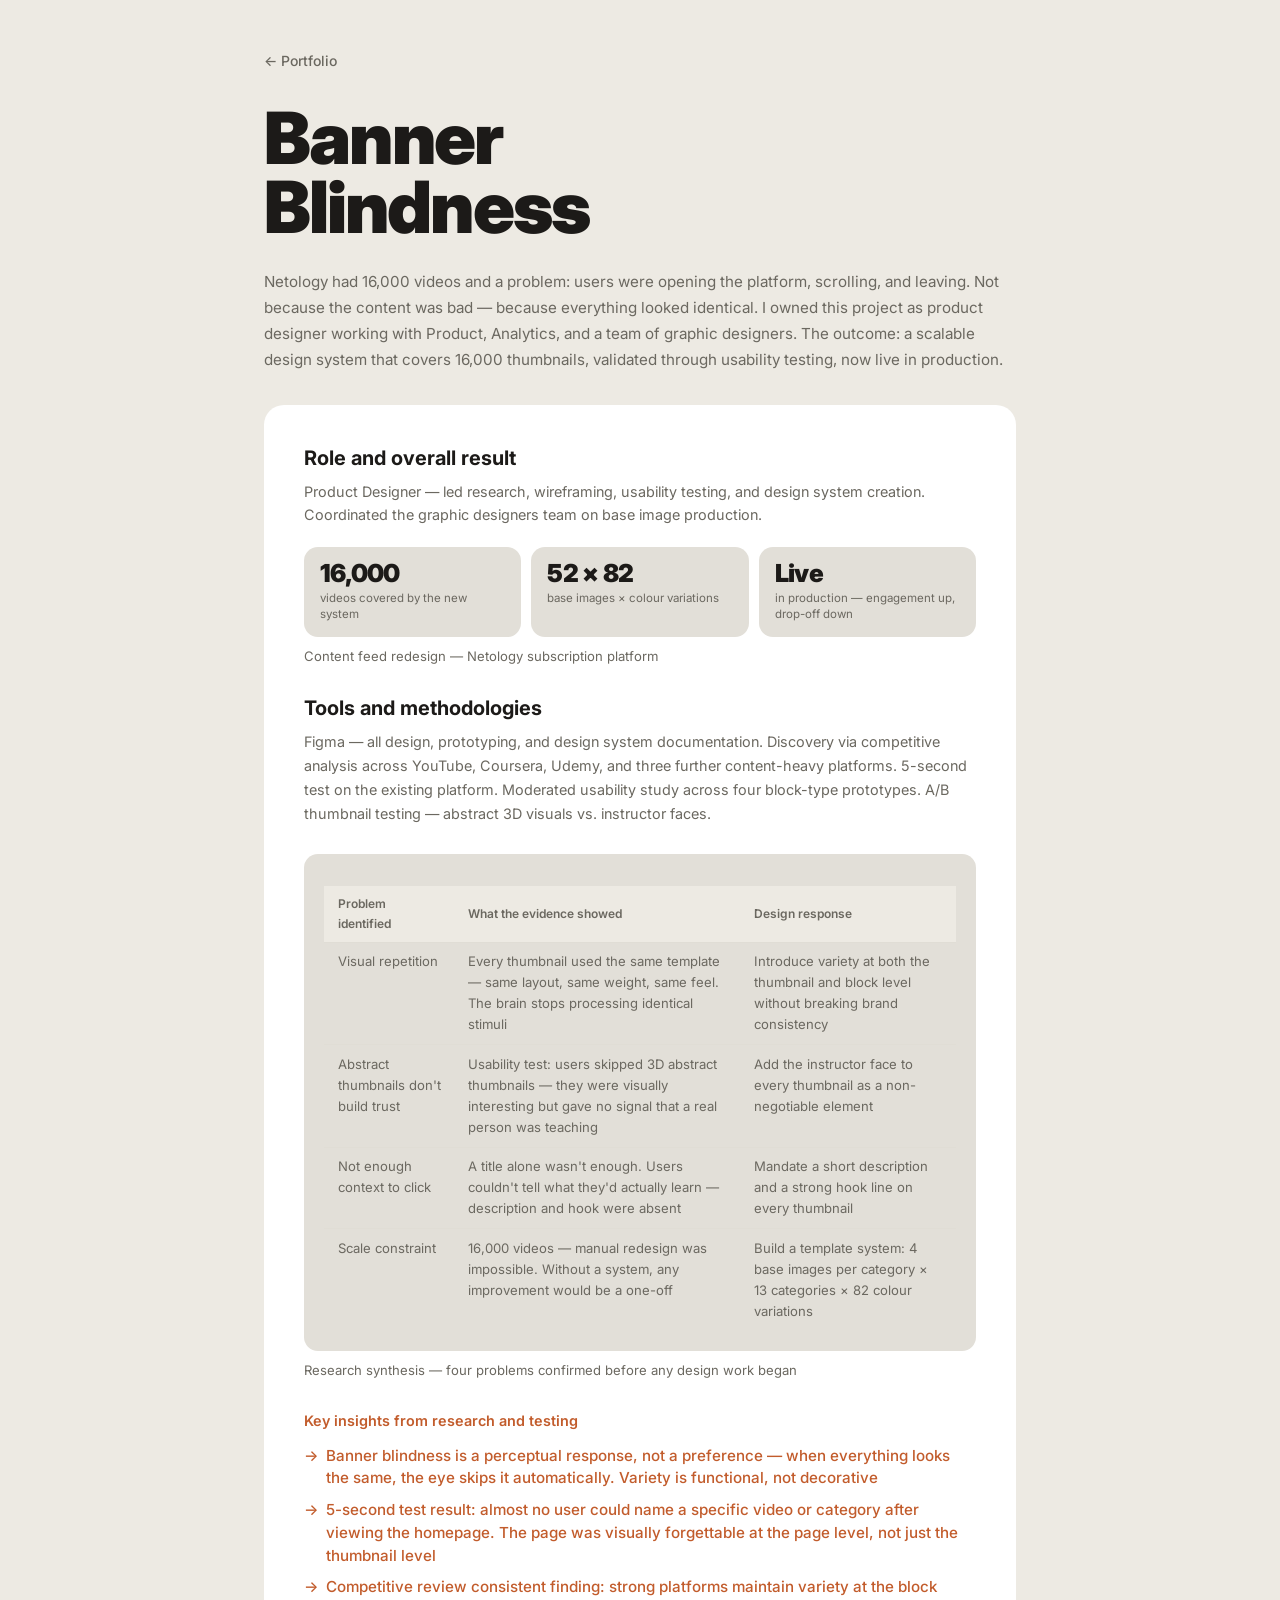
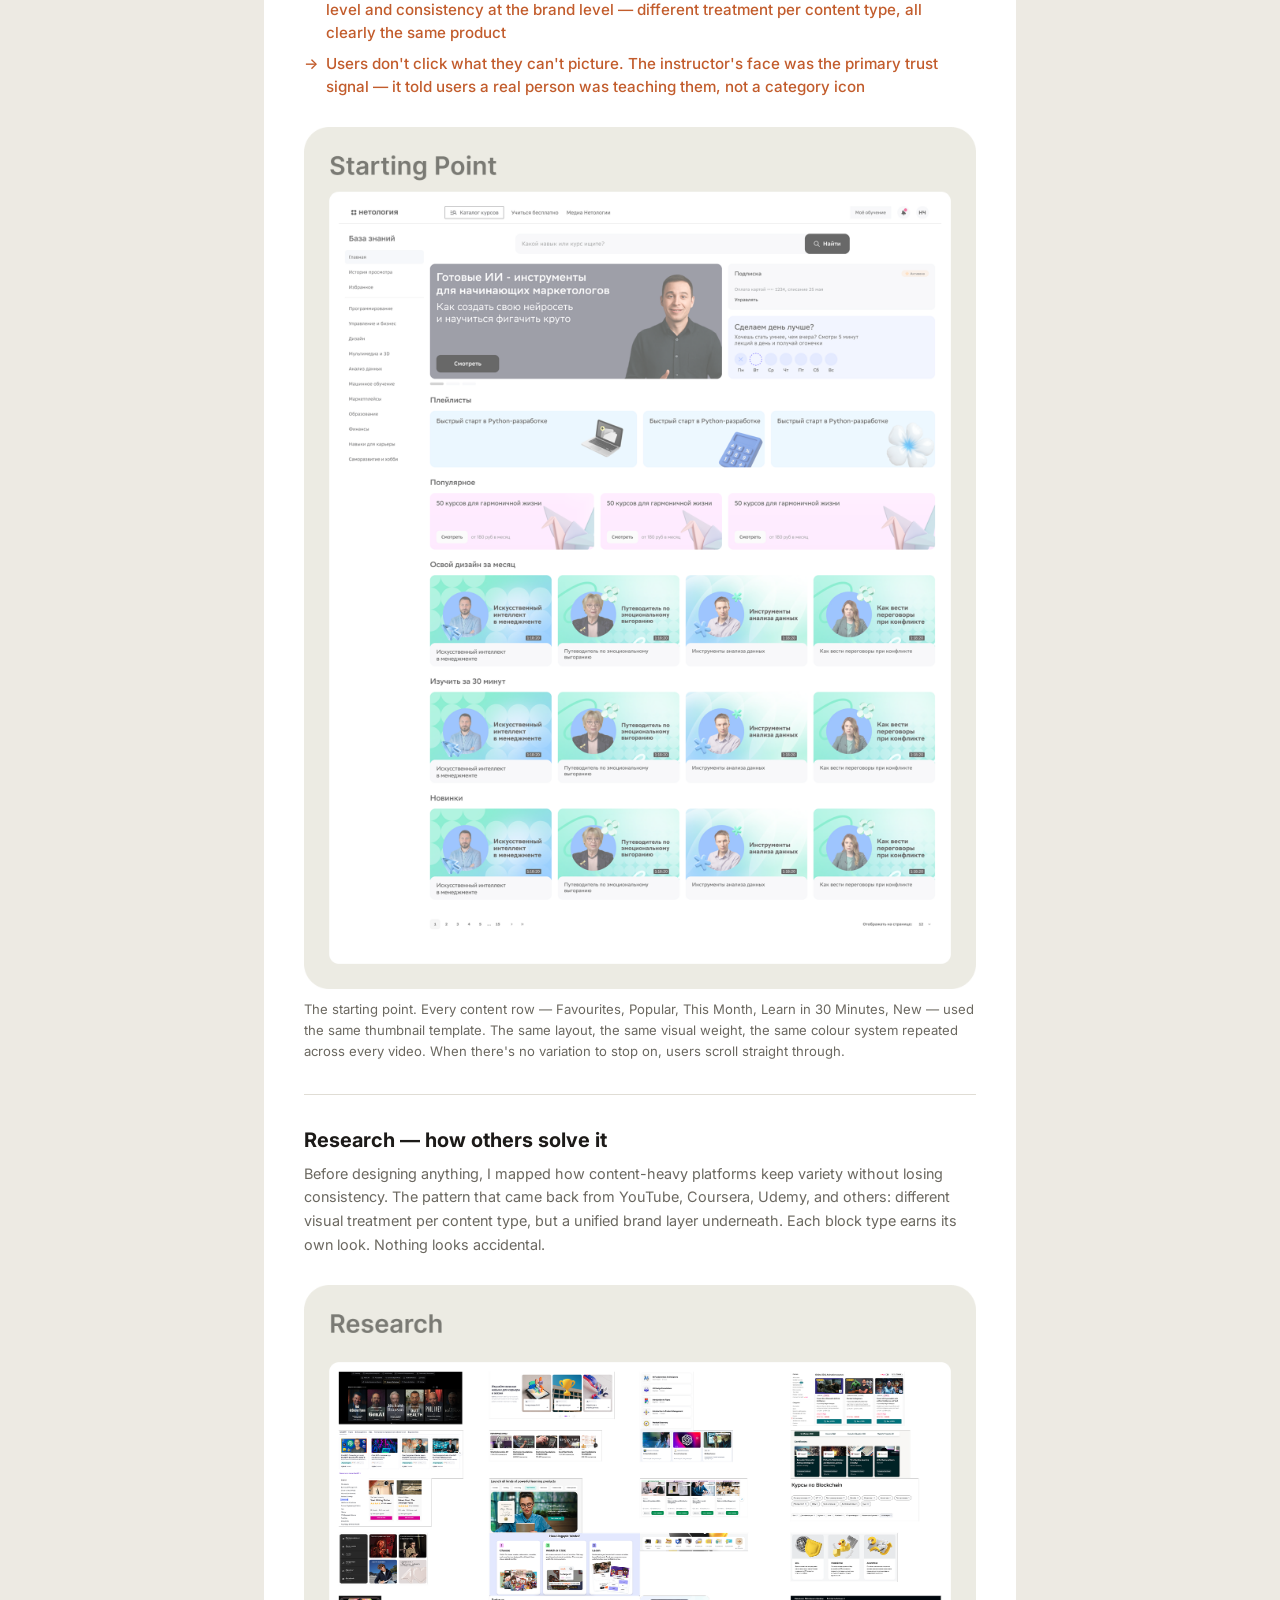
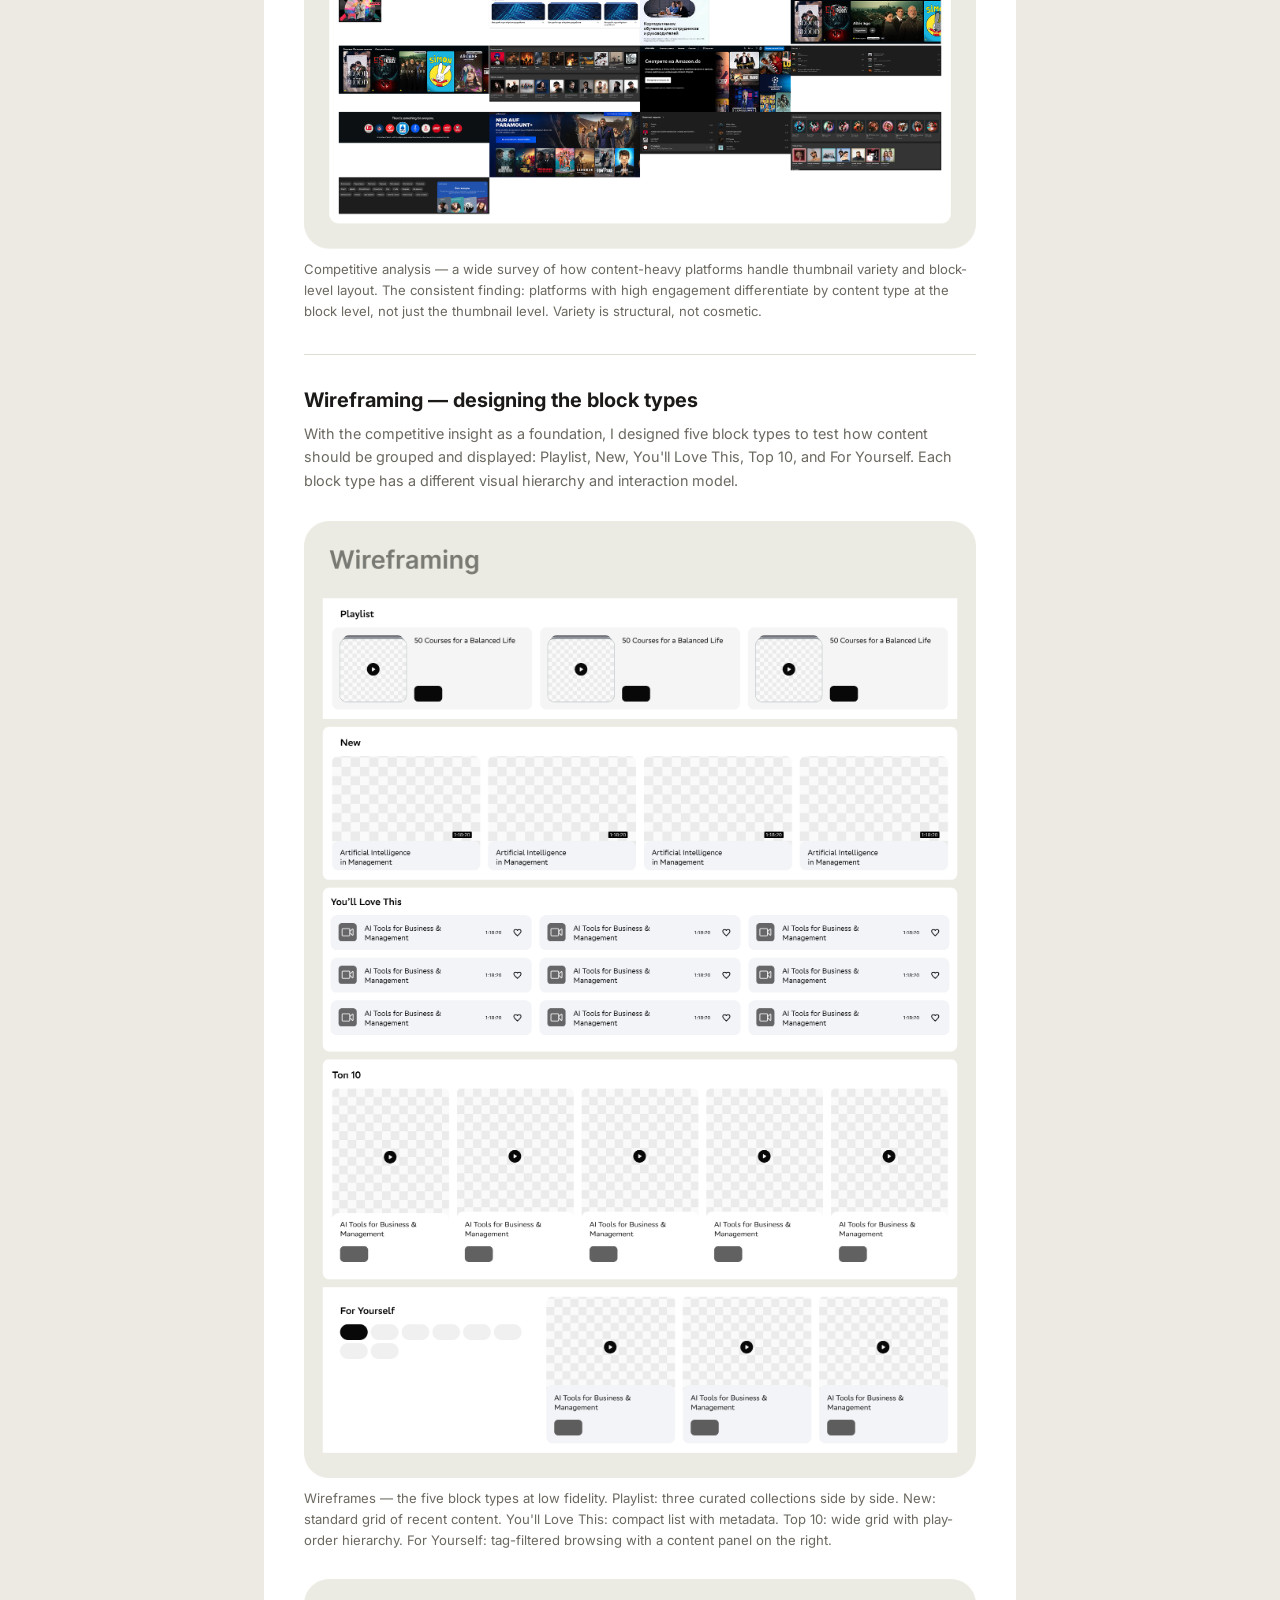
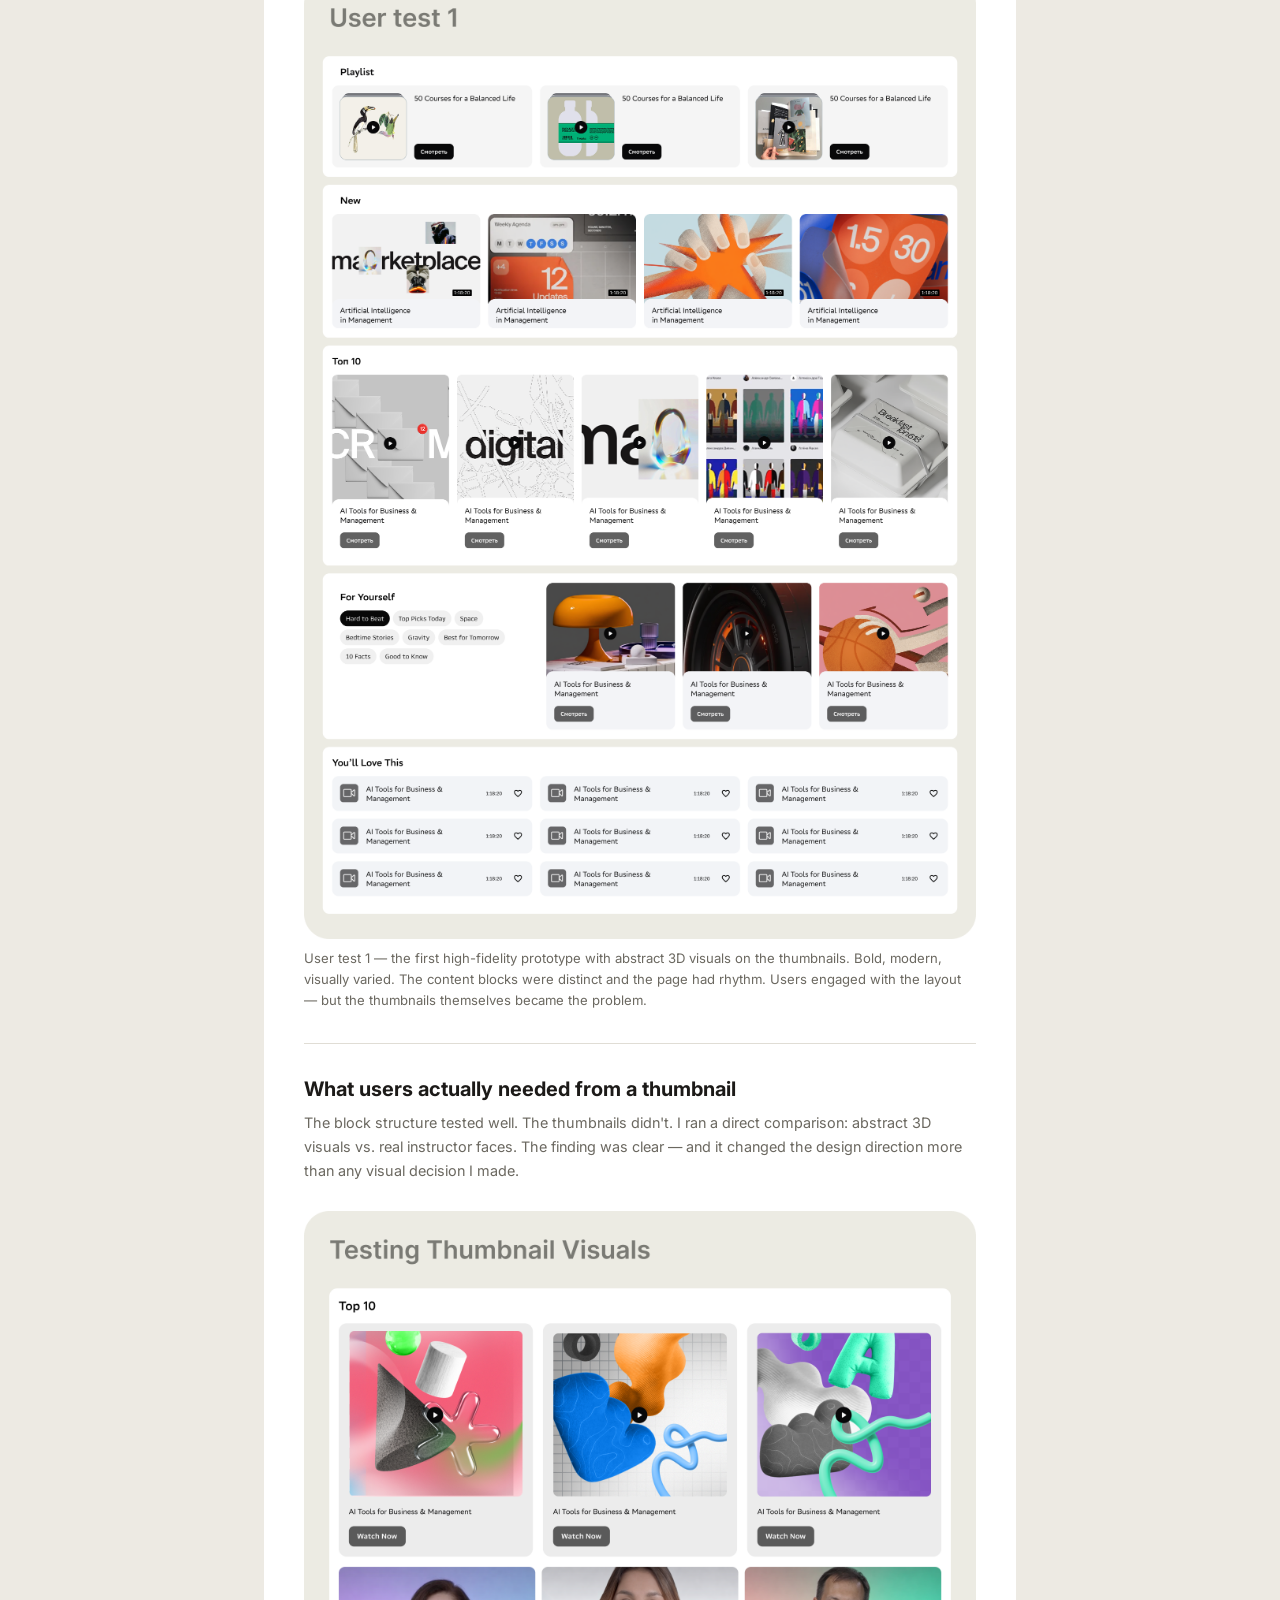
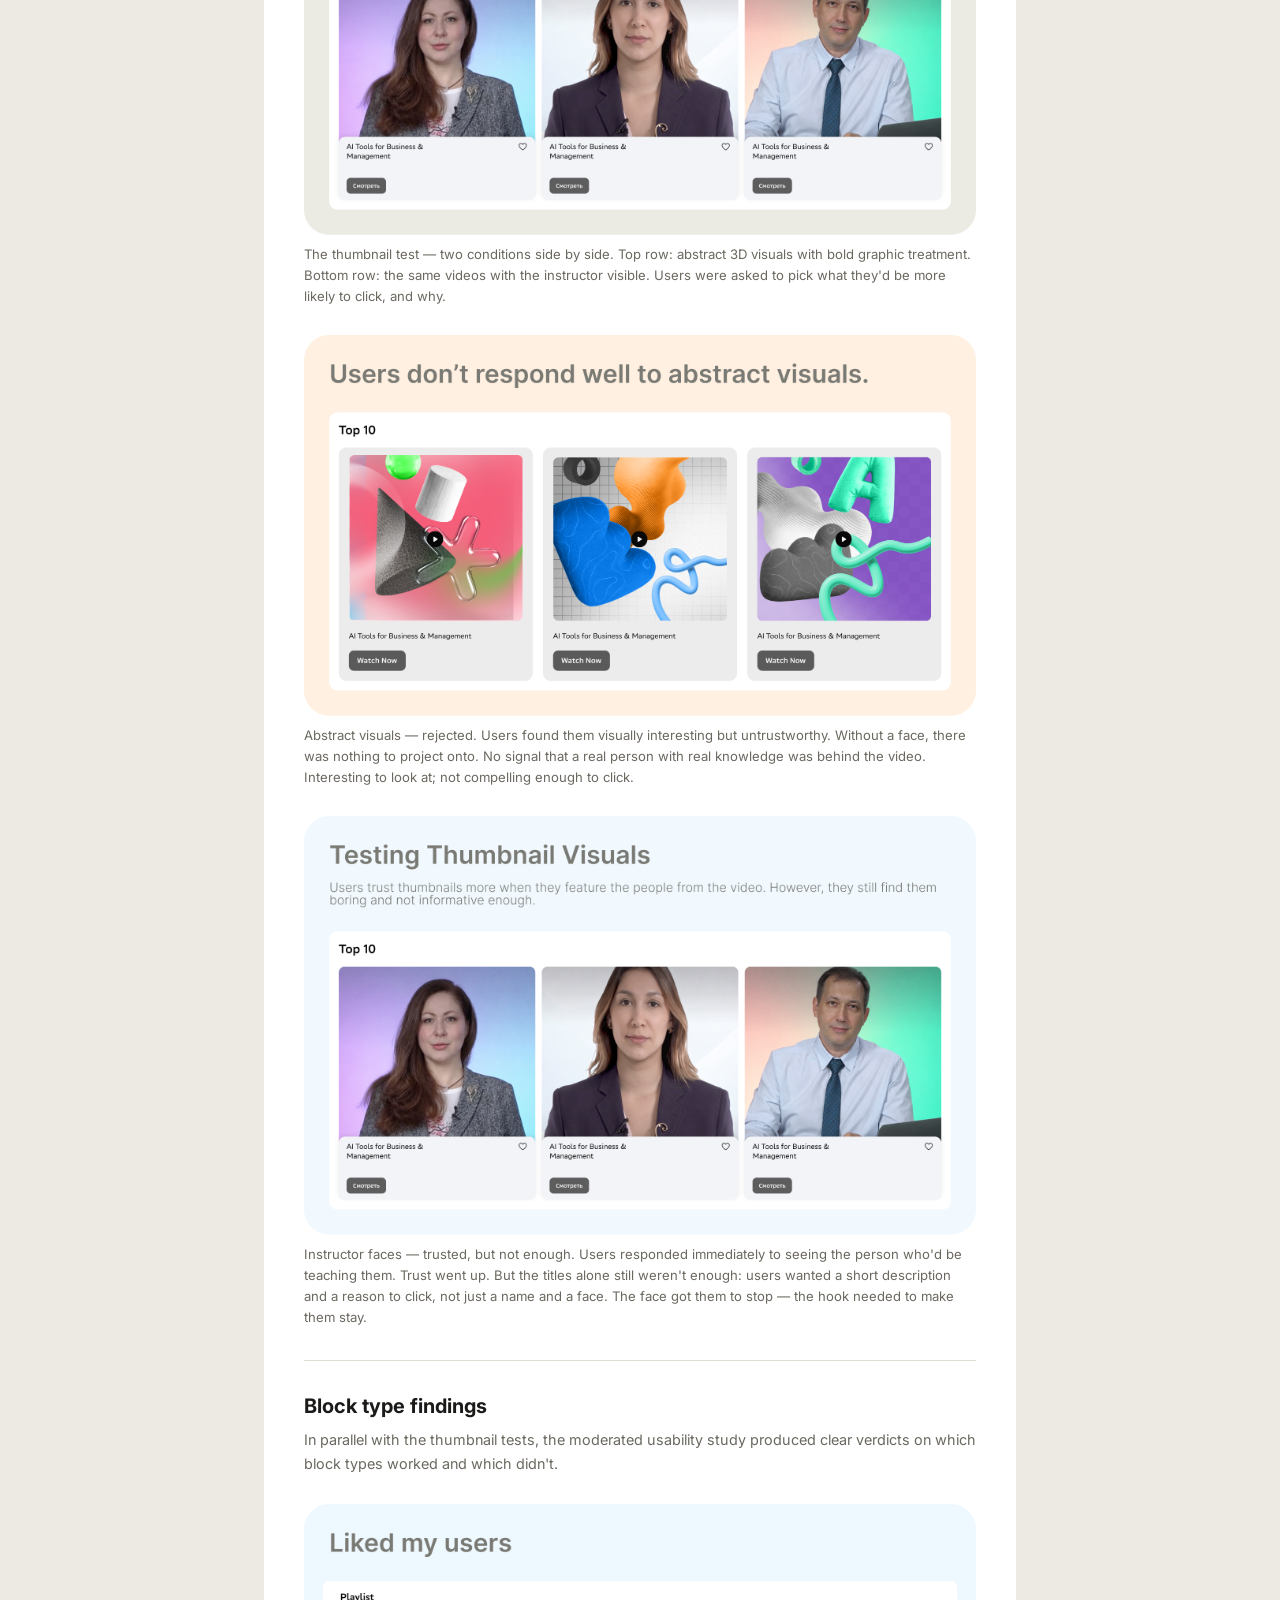
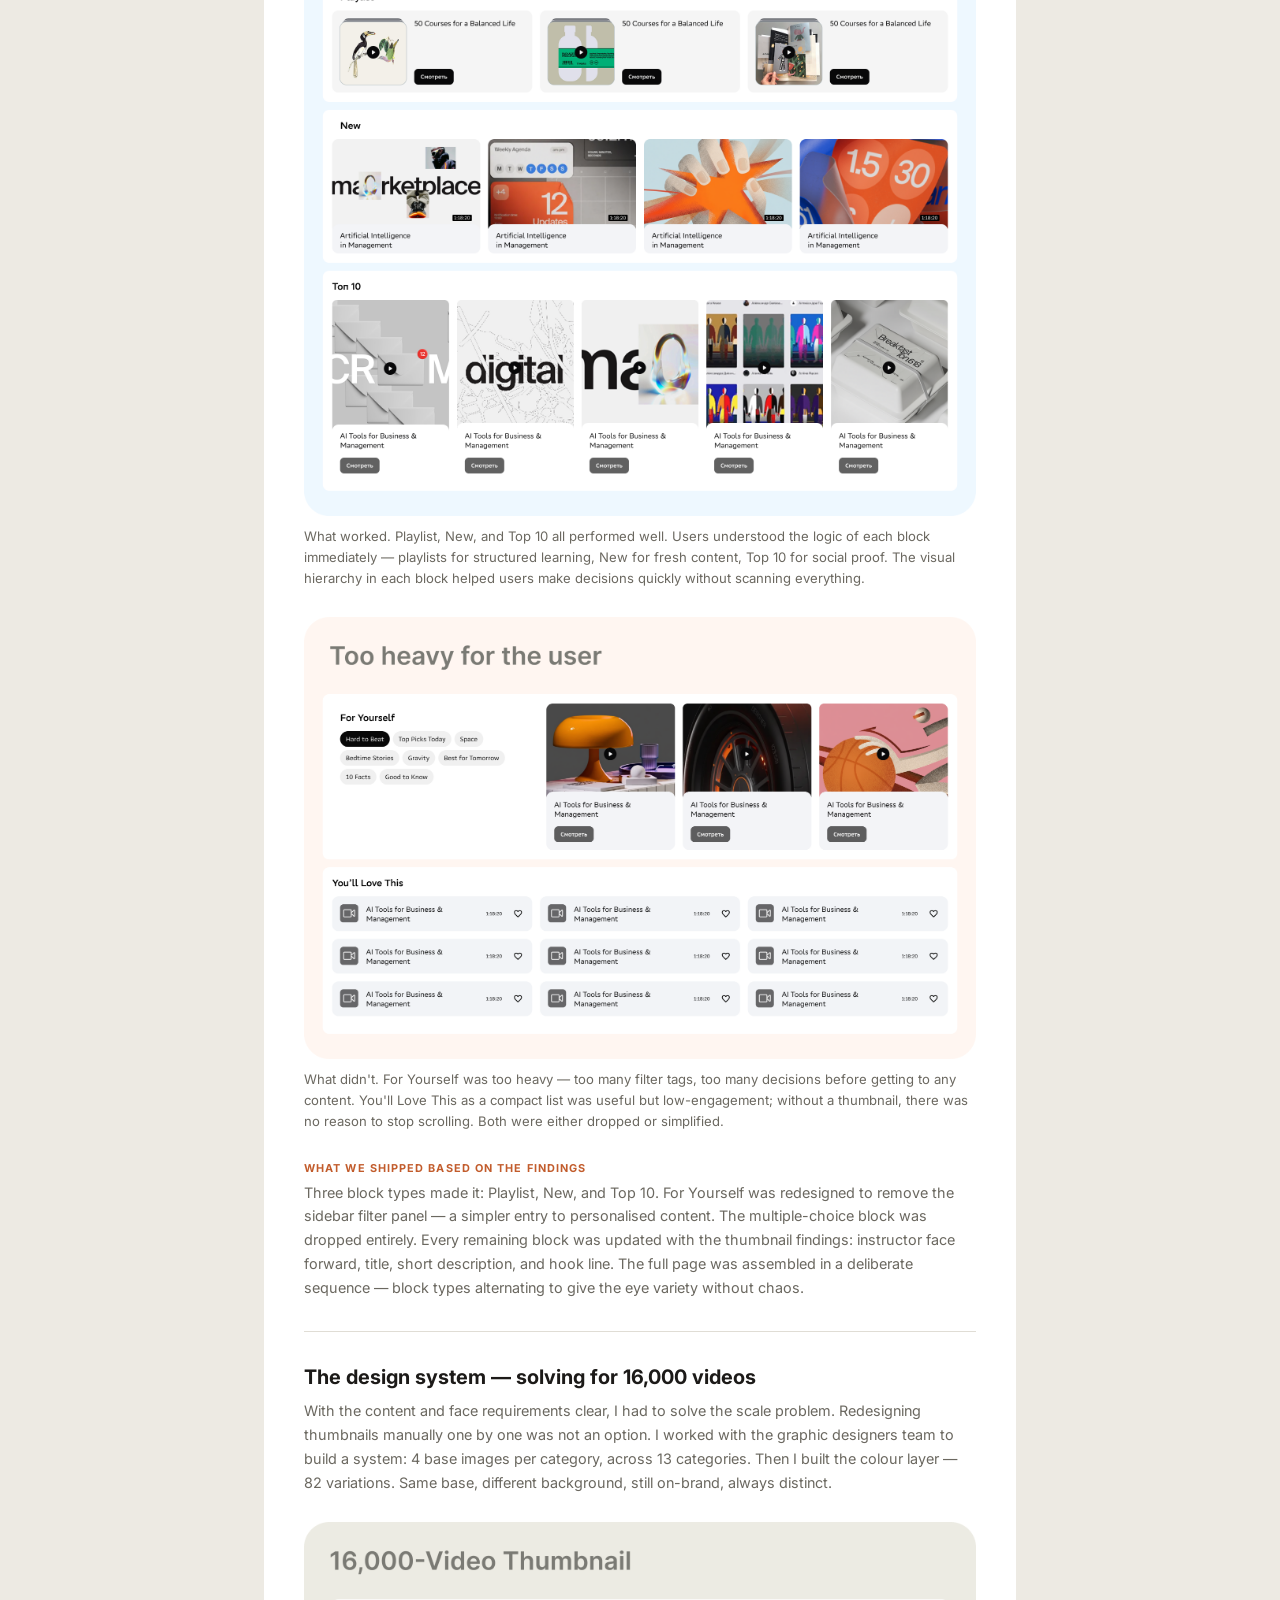
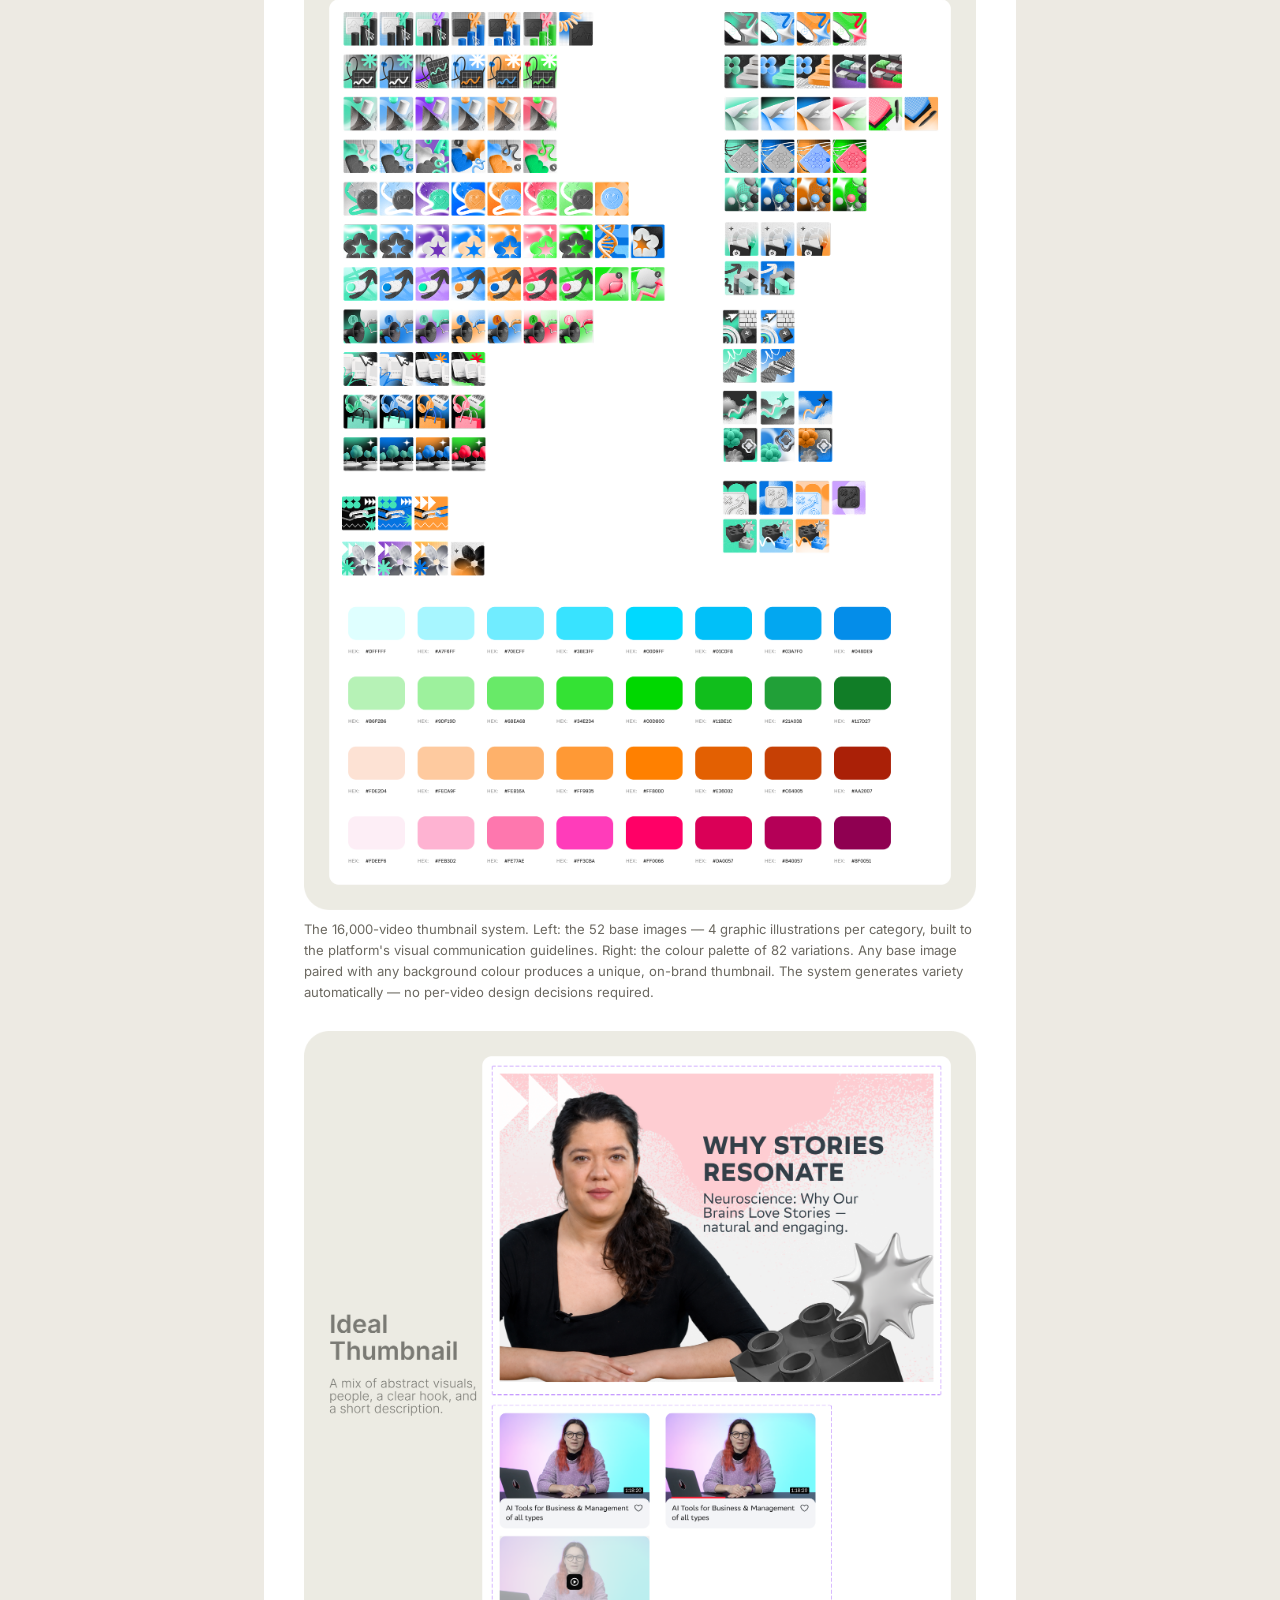
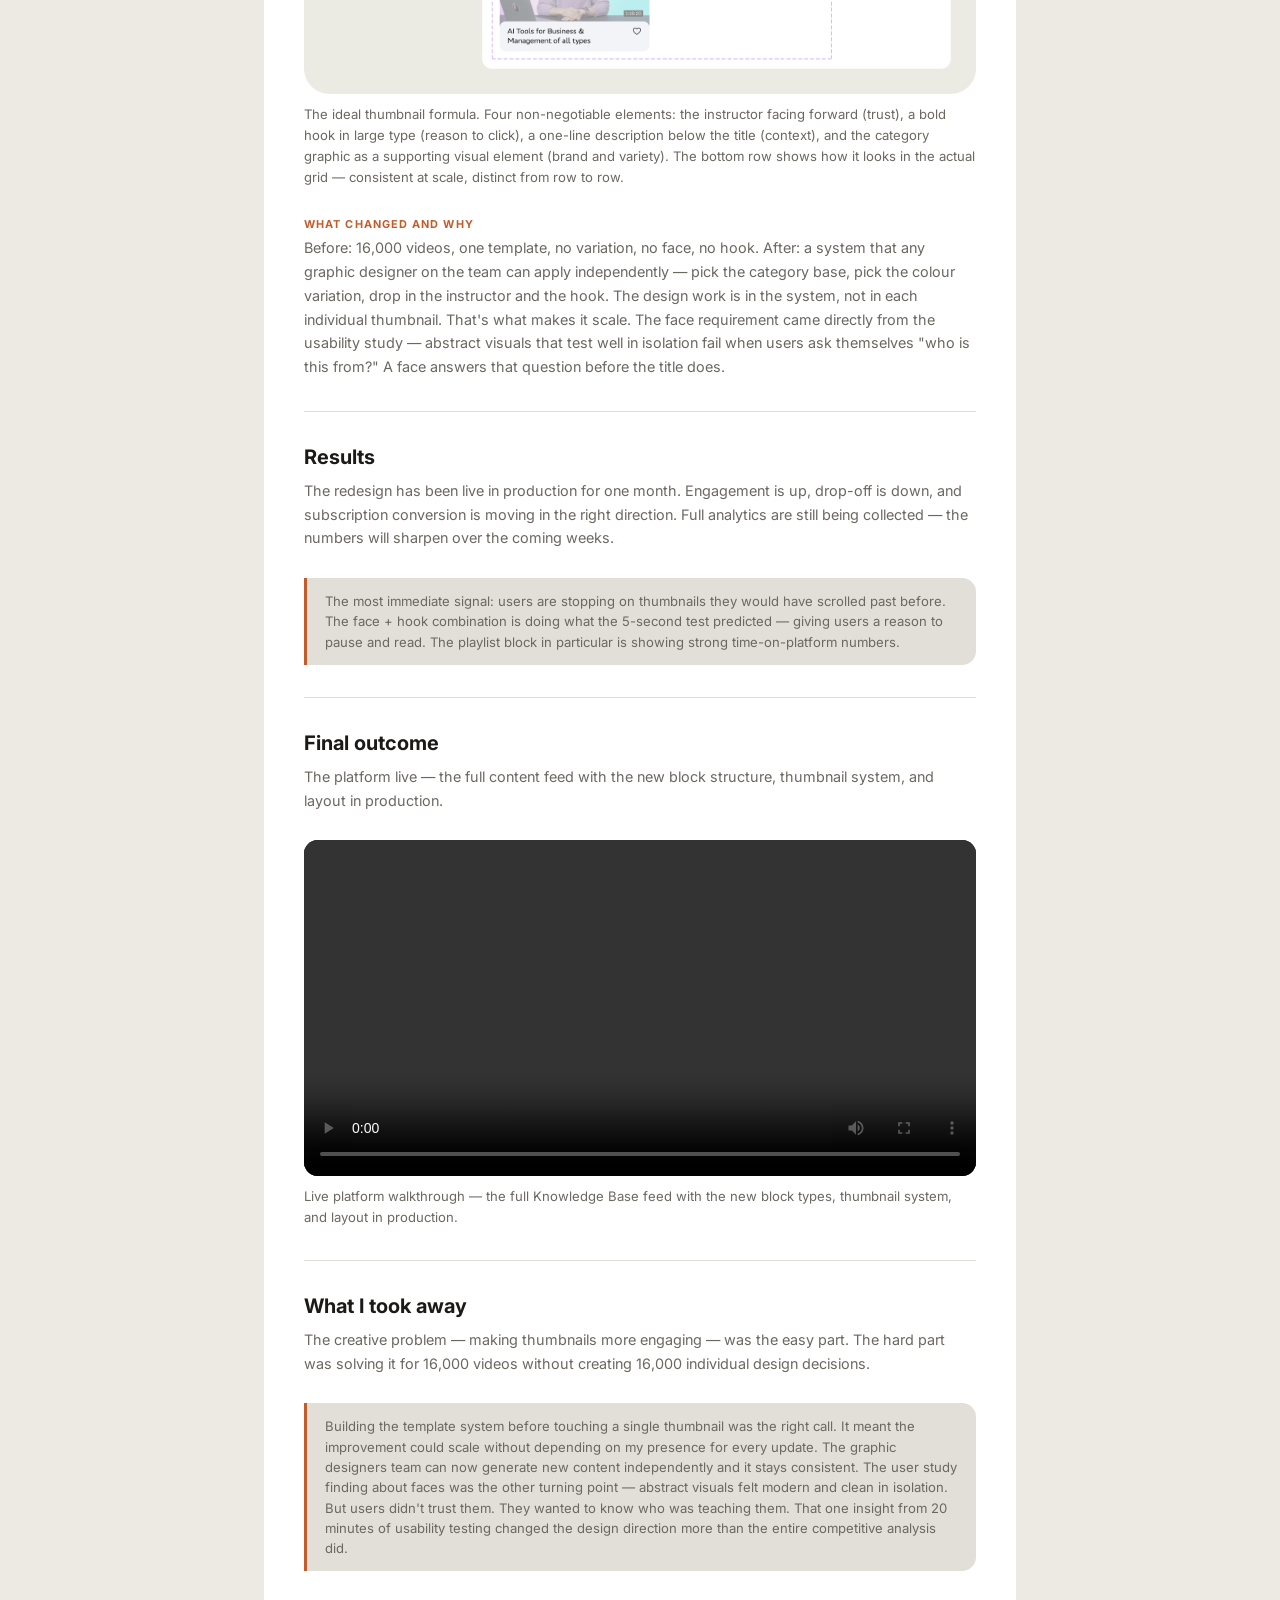
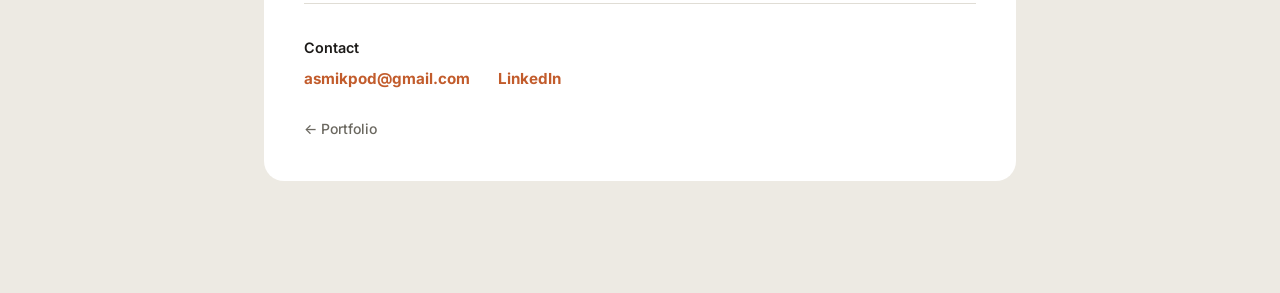
==== case-banner-blindness.html @ 686be16c "Add Netology Search and Banner Blindness case studies - New case: Netology Search (case-netology.htm" ====
<!DOCTYPE html>
<html lang="en">
<head>
  <meta charset="UTF-8">
  <meta name="viewport" content="width=device-width, initial-scale=1.0">
  <title>Netology — Fighting Banner Blindness</title>
  <meta name="description" content="Asmik Mikaelian — Netology case study. Fixing banner blindness at scale: a design system of 52 base images and 82 color variations to redesign 16,000 video thumbnails, validated through usability testing and block-type experiments.">
  <link rel="preconnect" href="https://fonts.googleapis.com">
  <link rel="preconnect" href="https://fonts.gstatic.com" crossorigin>
  <link href="https://fonts.googleapis.com/css2?family=Inter:wght@400;500;600;700;800;900&display=swap" rel="stylesheet">
  <link rel="stylesheet" href="styles.css">
</head>
<body>
  <div class="page">

    <a href="index.html" class="back-link">← Portfolio</a>

    <h1 class="display-title">Banner<br>Blindness</h1>

    <p class="page-desc">
      Netology had 16,000 videos and a problem: users were opening the platform, scrolling, and leaving. Not because the content was bad — because everything looked identical. I owned this project as product designer working with Product, Analytics, and a team of graphic designers. The outcome: a scalable design system that covers 16,000 thumbnails, validated through usability testing, now live in production.
    </p>

    <div class="main-card">

      <!-- ── ROLE AND OVERALL RESULT ───── -->
      <h2 class="section-heading" style="margin-bottom:0.5rem;">Role and overall result</h2>
      <p class="muted mb-md">Product Designer — led research, wireframing, usability testing, and design system creation. Coordinated the graphic designers team on base image production.</p>

      <div class="impact-grid">
        <div class="impact-item">
          <p class="impact-number">16,000</p>
          <p class="impact-label">videos covered by the new system</p>
        </div>
        <div class="impact-item">
          <p class="impact-number">52 × 82</p>
          <p class="impact-label">base images × colour variations</p>
        </div>
        <div class="impact-item">
          <p class="impact-number">Live</p>
          <p class="impact-label">in production — engagement up, drop-off down</p>
        </div>
      </div>
      <p class="img-caption" style="margin-top:0; margin-bottom:1.75rem;">Content feed redesign — Netology subscription platform</p>

      <!-- ── TOOLS AND METHODOLOGIES ───── -->
      <h2 class="section-heading" style="margin-bottom:0.5rem;">Tools and methodologies</h2>
      <p class="muted mb-lg">Figma — all design, prototyping, and design system documentation. Discovery via competitive analysis across YouTube, Coursera, Udemy, and three further content-heavy platforms. 5-second test on the existing platform. Moderated usability study across four block-type prototypes. A/B thumbnail testing — abstract 3D visuals vs. instructor faces.</p>

      <!-- ── RESEARCH SYNTHESIS TABLE ───── -->
      <div style="background:var(--inner); border-radius:var(--radius-md); padding:1.25rem; margin-bottom:0.6rem; overflow-x:auto;">
        <table class="research-table">
          <thead>
            <tr>
              <th>Problem identified</th>
              <th>What the evidence showed</th>
              <th>Design response</th>
            </tr>
          </thead>
          <tbody>
            <tr>
              <td>Visual repetition</td>
              <td>Every thumbnail used the same template — same layout, same weight, same feel. The brain stops processing identical stimuli</td>
              <td>Introduce variety at both the thumbnail and block level without breaking brand consistency</td>
            </tr>
            <tr>
              <td>Abstract thumbnails don't build trust</td>
              <td>Usability test: users skipped 3D abstract thumbnails — they were visually interesting but gave no signal that a real person was teaching</td>
              <td>Add the instructor face to every thumbnail as a non-negotiable element</td>
            </tr>
            <tr>
              <td>Not enough context to click</td>
              <td>A title alone wasn't enough. Users couldn't tell what they'd actually learn — description and hook were absent</td>
              <td>Mandate a short description and a strong hook line on every thumbnail</td>
            </tr>
            <tr>
              <td>Scale constraint</td>
              <td>16,000 videos — manual redesign was impossible. Without a system, any improvement would be a one-off</td>
              <td>Build a template system: 4 base images per category × 13 categories × 82 colour variations</td>
            </tr>
          </tbody>
        </table>
      </div>
      <p class="img-caption">Research synthesis — four problems confirmed before any design work began</p>

      <!-- ── KEY INSIGHTS ────────────────── -->
      <p class="meta-label" style="color:var(--accent); margin-bottom:0.5rem; margin-top:0.75rem;">Key insights from research and testing</p>
      <ul class="insights-list mb-lg">
        <li>Banner blindness is a perceptual response, not a preference — when everything looks the same, the eye skips it automatically. Variety is functional, not decorative</li>
        <li>5-second test result: almost no user could name a specific video or category after viewing the homepage. The page was visually forgettable at the page level, not just the thumbnail level</li>
        <li>Competitive review consistent finding: strong platforms maintain variety at the block level and consistency at the brand level — different treatment per content type, all clearly the same product</li>
        <li>Users don't click what they can't picture. The instructor's face was the primary trust signal — it told users a real person was teaching them, not a category icon</li>
      </ul>

      <!-- ── THE STARTING POINT ──────────── -->
      <img src="img/Banner_BlindnessCase/Banner_Blindness_Start.png" alt="Starting point — Netology platform with identical templated thumbnails across all content rows" class="case-img">
      <p class="img-caption">The starting point. Every content row — Favourites, Popular, This Month, Learn in 30 Minutes, New — used the same thumbnail template. The same layout, the same visual weight, the same colour system repeated across every video. When there's no variation to stop on, users scroll straight through.</p>

      <hr class="divider">

      <!-- ── RESEARCH ────────────────────── -->
      <h2 class="section-heading" style="margin-bottom:0.5rem;">Research — how others solve it</h2>
      <p class="muted mb-lg">Before designing anything, I mapped how content-heavy platforms keep variety without losing consistency. The pattern that came back from YouTube, Coursera, Udemy, and others: different visual treatment per content type, but a unified brand layer underneath. Each block type earns its own look. Nothing looks accidental.</p>

      <img src="img/Banner_BlindnessCase/Banner_Blindness_benchmarks.png" alt="Competitive analysis board — how YouTube, Coursera, Udemy and others handle thumbnail and block variety" class="case-img">
      <p class="img-caption">Competitive analysis — a wide survey of how content-heavy platforms handle thumbnail variety and block-level layout. The consistent finding: platforms with high engagement differentiate by content type at the block level, not just the thumbnail level. Variety is structural, not cosmetic.</p>

      <hr class="divider">

      <!-- ── WIREFRAMES & FIRST TEST ──────── -->
      <h2 class="section-heading" style="margin-bottom:0.5rem;">Wireframing — designing the block types</h2>
      <p class="muted mb-lg">With the competitive insight as a foundation, I designed five block types to test how content should be grouped and displayed: Playlist, New, You'll Love This, Top 10, and For Yourself. Each block type has a different visual hierarchy and interaction model.</p>

      <img src="img/Banner_BlindnessCase/Banner_Blindness_wierframes.png" alt="Wireframes — five block types: Playlist, New, You'll Love This, Top 10, For Yourself" class="case-img">
      <p class="img-caption">Wireframes — the five block types at low fidelity. Playlist: three curated collections side by side. New: standard grid of recent content. You'll Love This: compact list with metadata. Top 10: wide grid with play-order hierarchy. For Yourself: tag-filtered browsing with a content panel on the right.</p>

      <img src="img/Banner_BlindnessCase/Banner_Blindness_test1.png" alt="User test 1 — high-fidelity block designs with abstract 3D thumbnail visuals" class="case-img">
      <p class="img-caption">User test 1 — the first high-fidelity prototype with abstract 3D visuals on the thumbnails. Bold, modern, visually varied. The content blocks were distinct and the page had rhythm. Users engaged with the layout — but the thumbnails themselves became the problem.</p>

      <hr class="divider">

      <!-- ── THUMBNAIL TESTING ───────────── -->
      <h2 class="section-heading" style="margin-bottom:0.5rem;">What users actually needed from a thumbnail</h2>
      <p class="muted mb-lg">The block structure tested well. The thumbnails didn't. I ran a direct comparison: abstract 3D visuals vs. real instructor faces. The finding was clear — and it changed the design direction more than any visual decision I made.</p>

      <img src="img/Banner_BlindnessCase/Banner_Blindness_Thumbnail_test1.png" alt="Thumbnail test — abstract 3D visuals (top row) vs. instructor faces (bottom row)" class="case-img">
      <p class="img-caption">The thumbnail test — two conditions side by side. Top row: abstract 3D visuals with bold graphic treatment. Bottom row: the same videos with the instructor visible. Users were asked to pick what they'd be more likely to click, and why.</p>

      <img src="img/Banner_BlindnessCase/Banner_Blindness_Thumbnail_test_dizlike.png" alt="Finding: users don't respond well to abstract visuals" class="case-img">
      <p class="img-caption">Abstract visuals — rejected. Users found them visually interesting but untrustworthy. Without a face, there was nothing to project onto. No signal that a real person with real knowledge was behind the video. Interesting to look at; not compelling enough to click.</p>

      <img src="img/Banner_BlindnessCase/Banner_Blindness_Thumbnail_test_like.png" alt="Finding: users trust instructor faces — but still find titles alone insufficient" class="case-img">
      <p class="img-caption">Instructor faces — trusted, but not enough. Users responded immediately to seeing the person who'd be teaching them. Trust went up. But the titles alone still weren't enough: users wanted a short description and a reason to click, not just a name and a face. The face got them to stop — the hook needed to make them stay.</p>

      <hr class="divider">

      <!-- ── BLOCK RESULTS ───────────────── -->
      <h2 class="section-heading" style="margin-bottom:0.5rem;">Block type findings</h2>
      <p class="muted mb-lg">In parallel with the thumbnail tests, the moderated usability study produced clear verdicts on which block types worked and which didn't.</p>

      <img src="img/Banner_BlindnessCase/Banner_Blindness_test1-result_like.png" alt="Blocks that users responded well to: Playlist, New, Top 10" class="case-img">
      <p class="img-caption">What worked. Playlist, New, and Top 10 all performed well. Users understood the logic of each block immediately — playlists for structured learning, New for fresh content, Top 10 for social proof. The visual hierarchy in each block helped users make decisions quickly without scanning everything.</p>

      <img src="img/Banner_BlindnessCase/Banner_Blindness_test1-result_dizlike.png" alt="Blocks that overwhelmed users: For Yourself with heavy tag filters, You'll Love This list view" class="case-img">
      <p class="img-caption">What didn't. For Yourself was too heavy — too many filter tags, too many decisions before getting to any content. You'll Love This as a compact list was useful but low-engagement; without a thumbnail, there was no reason to stop scrolling. Both were either dropped or simplified.</p>

      <div class="pid-block mb-lg">
        <p class="pid-label">What we shipped based on the findings</p>
        <p class="pid-text">Three block types made it: Playlist, New, and Top 10. For Yourself was redesigned to remove the sidebar filter panel — a simpler entry to personalised content. The multiple-choice block was dropped entirely. Every remaining block was updated with the thumbnail findings: instructor face forward, title, short description, and hook line. The full page was assembled in a deliberate sequence — block types alternating to give the eye variety without chaos.</p>
      </div>

      <hr class="divider">

      <!-- ── THE DESIGN SYSTEM ───────────── -->
      <h2 class="section-heading" style="margin-bottom:0.5rem;">The design system — solving for 16,000 videos</h2>
      <p class="muted mb-lg">With the content and face requirements clear, I had to solve the scale problem. Redesigning thumbnails manually one by one was not an option. I worked with the graphic designers team to build a system: 4 base images per category, across 13 categories. Then I built the colour layer — 82 variations. Same base, different background, still on-brand, always distinct.</p>

      <img src="img/Banner_BlindnessCase/Banner_Blindness_Thumbnail_solution1.png" alt="Design system — 52 base images across 13 categories with 82 colour background variations" class="case-img">
      <p class="img-caption">The 16,000-video thumbnail system. Left: the 52 base images — 4 graphic illustrations per category, built to the platform's visual communication guidelines. Right: the colour palette of 82 variations. Any base image paired with any background colour produces a unique, on-brand thumbnail. The system generates variety automatically — no per-video design decisions required.</p>

      <img src="img/Banner_BlindnessCase/Banner_Blindness_Thumbnail_idealThabmnail.png" alt="The ideal thumbnail — instructor face, bold title hook, short description, 3D graphic accent, consistent brand frame" class="case-img">
      <p class="img-caption">The ideal thumbnail formula. Four non-negotiable elements: the instructor facing forward (trust), a bold hook in large type (reason to click), a one-line description below the title (context), and the category graphic as a supporting visual element (brand and variety). The bottom row shows how it looks in the actual grid — consistent at scale, distinct from row to row.</p>

      <div class="pid-block mb-lg">
        <p class="pid-label">What changed and why</p>
        <p class="pid-text">Before: 16,000 videos, one template, no variation, no face, no hook. After: a system that any graphic designer on the team can apply independently — pick the category base, pick the colour variation, drop in the instructor and the hook. The design work is in the system, not in each individual thumbnail. That's what makes it scale. The face requirement came directly from the usability study — abstract visuals that test well in isolation fail when users ask themselves "who is this from?" A face answers that question before the title does.</p>
      </div>

      <hr class="divider">

      <!-- ── RESULTS ─────────────────────── -->
      <h2 class="section-heading" style="margin-bottom:0.5rem;">Results</h2>
      <p class="muted mb-lg">The redesign has been live in production for one month. Engagement is up, drop-off is down, and subscription conversion is moving in the right direction. Full analytics are still being collected — the numbers will sharpen over the coming weeks.</p>

      <div class="concept-note mb-lg">
        The most immediate signal: users are stopping on thumbnails they would have scrolled past before. The face + hook combination is doing what the 5-second test predicted — giving users a reason to pause and read. The playlist block in particular is showing strong time-on-platform numbers.
      </div>

      <hr class="divider">

      <!-- ── FINAL OUTCOME — VIDEO ──────── -->
      <h2 class="section-heading" style="margin-bottom:0.5rem;">Final outcome</h2>
      <p class="muted mb-lg">The platform live — the full content feed with the new block structure, thumbnail system, and layout in production.</p>

      <video class="case-img" controls playsinline style="border-radius:var(--radius-md); background:#000; display:block; width:100%;">
        <source src="img/Banner_BlindnessCase/Banner_Blindness_final.mov" type="video/mp4">
        <source src="img/Banner_BlindnessCase/Banner_Blindness_final.mov" type="video/quicktime">
      </video>
      <p class="img-caption">Live platform walkthrough — the full Knowledge Base feed with the new block types, thumbnail system, and layout in production.</p>

      <hr class="divider">

      <!-- ── TAKEAWAY ─────────────────────── -->
      <h2 class="section-heading" style="margin-bottom:0.5rem;">What I took away</h2>
      <p class="muted mb-lg">The creative problem — making thumbnails more engaging — was the easy part. The hard part was solving it for 16,000 videos without creating 16,000 individual design decisions.</p>

      <div class="concept-note">
        Building the template system before touching a single thumbnail was the right call. It meant the improvement could scale without depending on my presence for every update. The graphic designers team can now generate new content independently and it stays consistent. The user study finding about faces was the other turning point — abstract visuals felt modern and clean in isolation. But users didn't trust them. They wanted to know who was teaching them. That one insight from 20 minutes of usability testing changed the design direction more than the entire competitive analysis did.
      </div>

      <hr class="divider">

      <p class="meta-label">Contact</p>
      <div class="hero-links" style="margin-top:0.5rem; margin-bottom:1.5rem;">
        <a href="mailto:asmikpod@gmail.com">asmikpod@gmail.com</a>
        <a href="https://www.linkedin.com/in/asmik-mikaelian-69164b322/" target="_blank" rel="noopener">LinkedIn</a>
      </div>

      <a href="index.html" class="back-link" style="margin-bottom:0;">← Portfolio</a>

    </div>

  </div>
</body>
</html>
---- styles.css ----
*, *::before, *::after {
  box-sizing: border-box;
  margin: 0;
  padding: 0;
}

:root {
  --bg: #EDEAE3;
  --surface: #FFFFFF;
  --inner: #E2DFD8;
  --inner-dark: #CCCAC3;
  --text: #1C1A18;
  --muted: #6B6860;
  --accent: #C25C2C;
  --border: #E0DDD5;
  --radius-lg: 20px;
  --radius-md: 14px;
}

body {
  font-family: 'Inter', system-ui, -apple-system, sans-serif;
  background: var(--bg);
  color: var(--text);
  line-height: 1.6;
  min-height: 100vh;
}

/* ── Page wrapper ── */
.page {
  max-width: 800px;
  margin: 0 auto;
  padding: 3rem 1.5rem 7rem;
}

/* ── Display title (outside the card) ── */
.display-title {
  font-size: clamp(2.5rem, 7vw, 4.5rem);
  font-weight: 900;
  letter-spacing: -0.03em;
  line-height: 0.95;
  margin-bottom: 1.75rem;
}

/* ── Subtitle / case description (outside card) ── */
.page-desc {
  font-size: 0.95rem;
  color: var(--muted);
  line-height: 1.7;
  width: 100%;
  margin-bottom: 2rem;
}

/* ── Back link ── */
.back-link {
  display: inline-flex;
  align-items: center;
  gap: 0.35rem;
  color: var(--muted);
  font-size: 0.875rem;
  font-weight: 500;
  text-decoration: none;
  margin-bottom: 2rem;
}

.back-link:hover { color: var(--text); }

/* ── THE single white card ── */
.main-card {
  background: var(--surface);
  border-radius: var(--radius-lg);
  padding: 2.5rem;
}

/* ── Section divider inside the card ── */
.divider {
  border: none;
  border-top: 1px solid var(--border);
  margin: 2rem 0;
}

/* ── Section headings inside card ── */
.section-heading {
  font-size: 1.25rem;
  font-weight: 700;
  line-height: 1.35;
  margin-bottom: 0.5rem;
}

/* ── Body text variants ── */
.muted {
  color: var(--muted);
  font-size: 0.9rem;
  line-height: 1.65;
}

.note {
  color: var(--muted);
  font-size: 0.8rem;
  line-height: 1.55;
  margin-top: 0.35rem;
}

/* ── Links ── */
a { color: var(--accent); text-decoration: none; }
a:hover { text-decoration: underline; }

.link-strong {
  color: var(--accent);
  font-weight: 700;
  font-size: 0.9rem;
}

/* ── Hero photo circle ── */
.photo-circle {
  width: 140px;
  height: 140px;
  border-radius: 50%;
  background: var(--inner);
  display: flex;
  align-items: center;
  justify-content: center;
  font-size: 0.72rem;
  font-weight: 500;
  color: var(--muted);
  text-align: center;
  margin-bottom: 1.25rem;
}

/* ── Hero bio text ── */
.hero-bio {
  font-size: 1.05rem;
  font-weight: 700;
  line-height: 1.6;
  width: 100%;
  margin-bottom: 0.5rem;
}

/* ── CV / Contacts row ── */
.hero-links {
  display: flex;
  gap: 1.75rem;
  margin-top: 1rem;
  margin-bottom: 0.4rem;
}

.hero-links a {
  font-weight: 700;
  font-size: 0.95rem;
}

/* ── Image placeholder blocks ── */
.img-block {
  background: var(--inner);
  border-radius: var(--radius-md);
  display: flex;
  align-items: center;
  justify-content: center;
  text-align: center;
  color: var(--muted);
  font-size: 0.85rem;
  line-height: 1.6;
  padding: 2rem;
  width: 100%;
}

.img-block.tall   { min-height: 360px; }
.img-block.medium { min-height: 240px; }
.img-block.short  { min-height: 160px; }

/* ── Before / After split block ── */
.img-block.split {
  display: grid;
  grid-template-columns: 1fr 1fr;
  gap: 0.75rem;
  padding: 1rem;
  min-height: 280px;
  align-items: stretch;
}

.img-panel {
  background: var(--inner-dark);
  border-radius: 10px;
  display: flex;
  align-items: flex-end;
  justify-content: center;
  padding: 0.75rem;
  min-height: 220px;
  font-size: 0.82rem;
  font-weight: 600;
  color: var(--muted);
}

/* ── Caption below image blocks ── */
.img-caption {
  font-size: 0.82rem;
  color: var(--muted);
  margin-top: 0.6rem;
  margin-bottom: 1.75rem;
}

/* ── Spacing helper ── */
.mt-sm  { margin-top: 0.75rem; }
.mt-md  { margin-top: 1.25rem; }
.mt-lg  { margin-top: 1.75rem; }
.mb-sm  { margin-bottom: 0.75rem; }
.mb-md  { margin-bottom: 1.25rem; }
.mb-lg  { margin-bottom: 1.75rem; }

/* ── Project row (below project image) ── */
.project-row {
  display: grid;
  grid-template-columns: 1fr 1fr;
  gap: 2rem;
  margin-top: 1.25rem;
}

.project-company {
  font-size: 1.1rem;
  font-weight: 700;
  margin-bottom: 0.25rem;
}

.project-desc {
  font-size: 0.875rem;
  color: var(--muted);
  margin-bottom: 0.75rem;
  line-height: 1.6;
}

.project-right {
  display: flex;
  flex-direction: column;
  gap: 1rem;
}

.meta-label {
  font-size: 0.9rem;
  font-weight: 600;
  margin-bottom: 0.15rem;
}

.meta-value {
  font-size: 0.85rem;
  color: var(--muted);
  line-height: 1.55;
}

/* ── Skillset tags ── */
.tags {
  display: flex;
  flex-wrap: wrap;
  gap: 0.4rem;
  margin-top: 0.4rem;
}

.tag {
  background: var(--bg);
  border: 1px solid var(--border);
  border-radius: 100px;
  padding: 0.2rem 0.7rem;
  font-size: 0.78rem;
  font-weight: 500;
  color: var(--muted);
}

/* ── Insights list ── */
.insights-list {
  list-style: none;
  display: flex;
  flex-direction: column;
  gap: 0.55rem;
  margin-top: 0.75rem;
}

.insights-list li {
  color: var(--accent);
  font-weight: 500;
  font-size: 0.95rem;
  padding-left: 1.4rem;
  position: relative;
  line-height: 1.5;
}

.insights-list li::before {
  content: '→';
  position: absolute;
  left: 0;
}

/* ── Research table ── */
.research-table {
  width: 100%;
  border-collapse: collapse;
  font-size: 0.82rem;
  margin-top: 0.75rem;
}

.research-table th {
  background: var(--bg);
  padding: 0.55rem 0.85rem;
  text-align: left;
  font-weight: 600;
  font-size: 0.75rem;
  color: var(--muted);
  border-bottom: 1px solid var(--border);
}

.research-table td {
  padding: 0.55rem 0.85rem;
  border-bottom: 1px solid var(--border);
  color: var(--muted);
  vertical-align: top;
}

.research-table tr:last-child td { border-bottom: none; }

/* ── Annotation (detail with caption) ── */
.annotation-block {
  background: var(--inner);
  border-radius: var(--radius-md);
  padding: 1.5rem;
  display: grid;
  grid-template-columns: 1fr 1.4fr;
  gap: 1.5rem;
  align-items: start;
}

.annotation-text {
  font-size: 0.875rem;
  color: var(--muted);
  line-height: 1.7;
  padding-top: 0.25rem;
}

.annotation-image {
  background: var(--inner-dark);
  border-radius: 10px;
  min-height: 160px;
  display: flex;
  align-items: center;
  justify-content: center;
  font-size: 0.8rem;
  font-weight: 500;
  color: var(--muted);
  text-align: center;
  padding: 1rem;
}

/* ── Full-width case / project images ── */
.case-img {
  width: 100%;
  border-radius: var(--radius-md);
  display: block;
  margin-bottom: 0.6rem;
}

/* ── Hero project strip ── */
.hero-strip {
  display: grid;
  grid-template-columns: repeat(3, 1fr);
  gap: 0.75rem;
  margin-top: 1.75rem;
}

.hero-strip a {
  display: block;
  border-radius: var(--radius-md);
  overflow: hidden;
}

.hero-strip img {
  width: 100%;
  height: 160px;
  object-fit: cover;
  display: block;
  transition: opacity 0.2s ease;
}

.hero-strip a:hover img { opacity: 0.85; }

/* ── Lightbox ── */
.lightbox-overlay {
  display: none;
  position: fixed;
  inset: 0;
  background: rgba(0, 0, 0, 0.9);
  z-index: 1000;
  align-items: center;
  justify-content: center;
  padding: 1.5rem;
  cursor: zoom-out;
}
.lightbox-overlay:target { display: flex; }
.lightbox-overlay img {
  max-width: 92vw;
  max-height: 92vh;
  border-radius: var(--radius-md);
  object-fit: contain;
  position: relative;
  z-index: 1;
}
.lightbox-close {
  position: absolute;
  inset: 0;
  display: block;
}

/* ── Hero text hierarchy ── */
.hero-role {
  font-size: 0.72rem;
  font-weight: 700;
  text-transform: uppercase;
  letter-spacing: 0.1em;
  color: var(--accent);
  margin-bottom: 0.5rem;
}

.hero-pitch {
  font-size: 1.65rem;
  font-weight: 800;
  line-height: 1.2;
  letter-spacing: -0.025em;
  margin-bottom: 0.65rem;
}

.hero-meta {
  font-size: 0.82rem;
  color: var(--muted);
  margin-bottom: 1.1rem;
}

/* ── Project card (flat layout) ── */
.project-category {
  font-size: 0.72rem;
  font-weight: 600;
  text-transform: uppercase;
  letter-spacing: 0.08em;
  color: var(--muted);
  margin-bottom: 0.3rem;
  margin-top: 0.85rem;
}

.project-pitch {
  font-size: 0.88rem;
  color: var(--muted);
  line-height: 1.6;
  margin-bottom: 0.7rem;
}

.project-tags-line {
  display: flex;
  flex-wrap: wrap;
  gap: 0.35rem;
  margin-bottom: 0.9rem;
}

.project-stats {
  display: flex;
  gap: 1.75rem;
  margin-bottom: 0.9rem;
}

.project-stat {
  display: flex;
  flex-direction: column;
  gap: 0.1rem;
}

.project-stat strong {
  font-size: 1.05rem;
  font-weight: 800;
  color: var(--text);
  letter-spacing: -0.02em;
}

.project-stat span {
  font-size: 0.72rem;
  color: var(--muted);
}

/* ── Impact grid ── */
.impact-grid {
  display: grid;
  grid-template-columns: repeat(3, 1fr);
  gap: 0.65rem;
  margin-bottom: 0.6rem;
}

.impact-item {
  background: var(--inner);
  border-radius: var(--radius-md);
  padding: 0.9rem 1rem;
}

.impact-number {
  font-size: 1.55rem;
  font-weight: 900;
  letter-spacing: -0.03em;
  color: var(--text);
  line-height: 1;
  margin-bottom: 0.25rem;
}

.impact-label {
  font-size: 0.72rem;
  color: var(--muted);
  line-height: 1.4;
}

/* ── Concept / what-didn't-work note ── */
.concept-note {
  background: var(--inner);
  border-left: 3px solid var(--accent);
  border-radius: 0 var(--radius-md) var(--radius-md) 0;
  padding: 0.8rem 1.1rem;
  font-size: 0.82rem;
  color: var(--muted);
  line-height: 1.55;
  margin-bottom: 1.75rem;
}

/* ── Problem / Insight / Decision blocks ── */
.pid-block {
  margin-bottom: 0.85rem;
}

.pid-label {
  font-size: 0.68rem;
  font-weight: 700;
  text-transform: uppercase;
  letter-spacing: 0.1em;
  color: var(--accent);
  margin-bottom: 0.2rem;
}

.pid-text {
  font-size: 0.9rem;
  color: var(--muted);
  line-height: 1.65;
}

/* ── Contact CTA ── */
.contact-cta {
  background: var(--inner);
  border-radius: var(--radius-md);
  padding: 1.5rem;
}

.contact-cta-heading {
  font-size: 1rem;
  font-weight: 700;
  margin-bottom: 0.35rem;
}

.contact-cta-body {
  font-size: 0.87rem;
  color: var(--muted);
  line-height: 1.6;
  margin-bottom: 0.85rem;
}

/* ── Responsive ── */
@media (max-width: 600px) {
  .project-row,
  .annotation-block {
    grid-template-columns: 1fr;
    gap: 1.25rem;
  }

  .img-block.split {
    grid-template-columns: 1fr;
  }

  .img-block.tall { min-height: 240px; }

  .hero-strip { grid-template-columns: 1fr; }
  .hero-strip img { height: 200px; }

  .display-title { font-size: 3.25rem; }

  .main-card { padding: 1.5rem; }

  .page { padding: 2rem 1.25rem 5rem; }
}
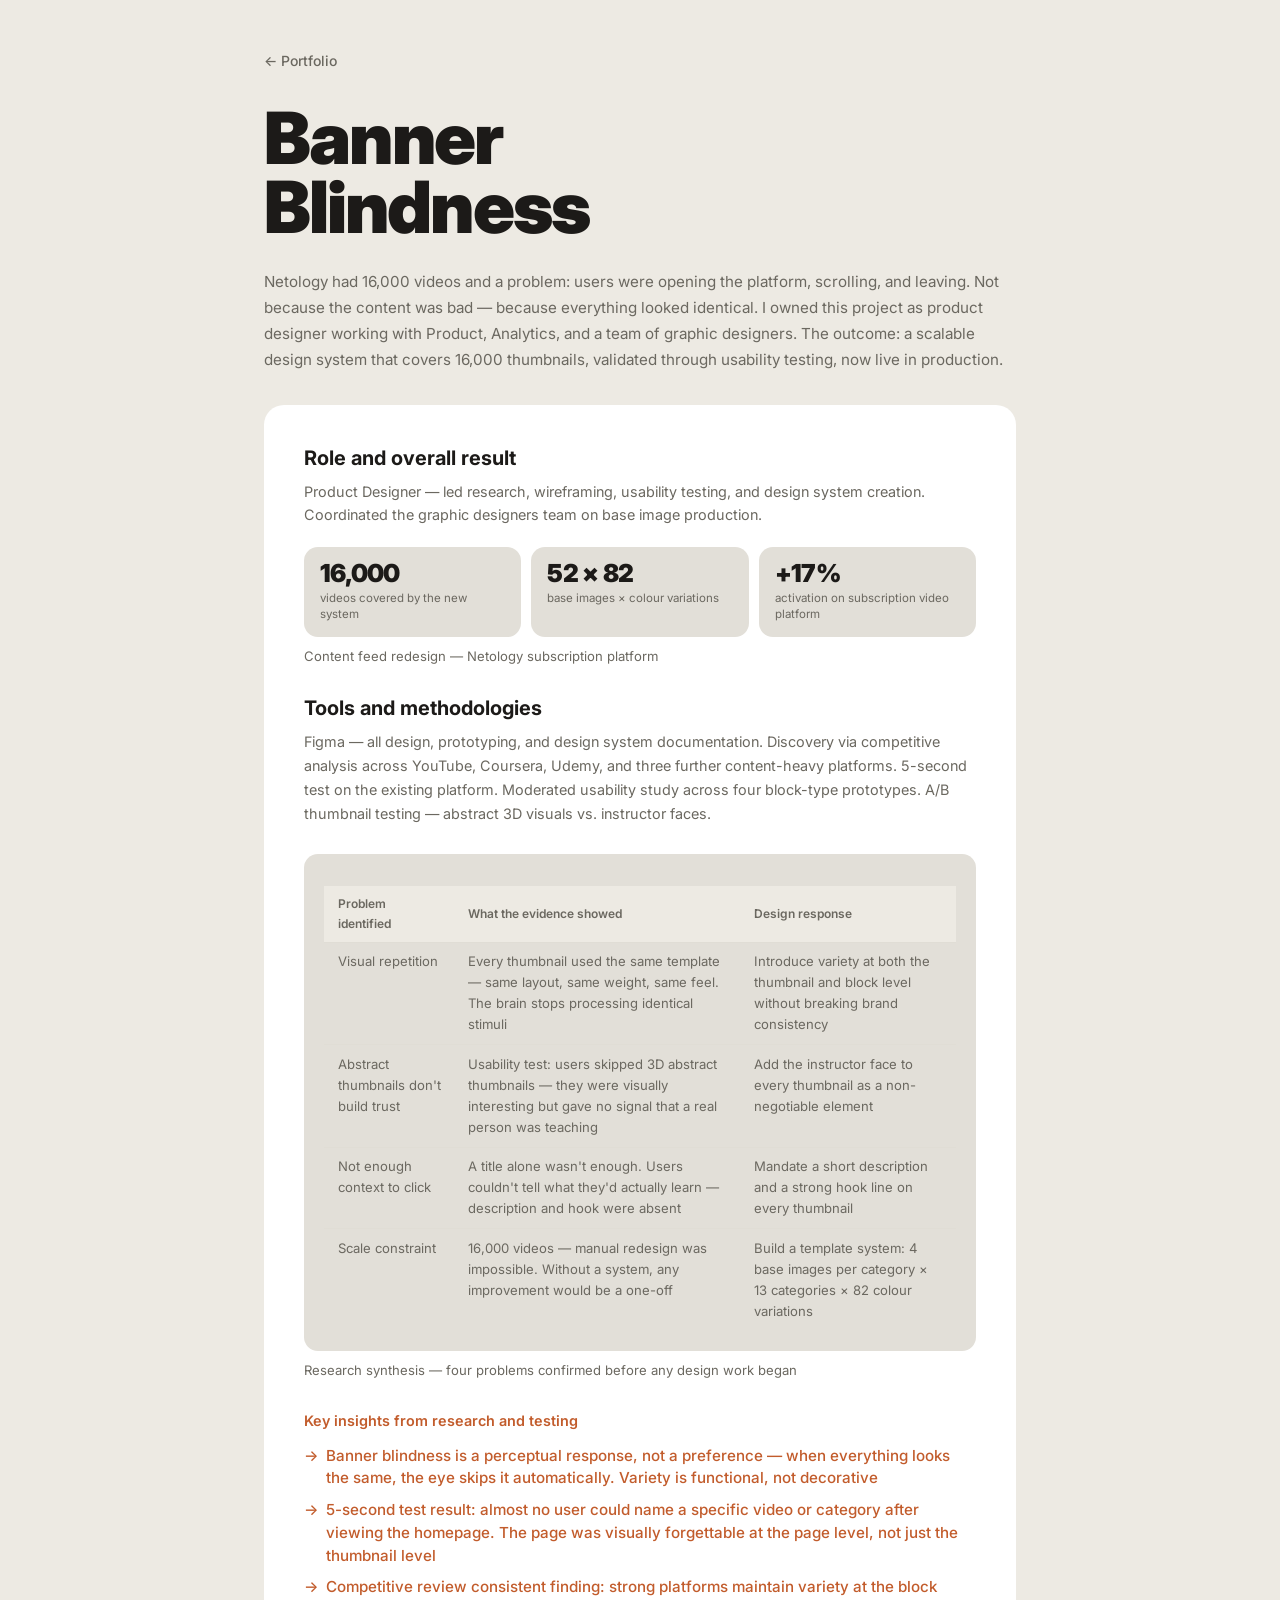
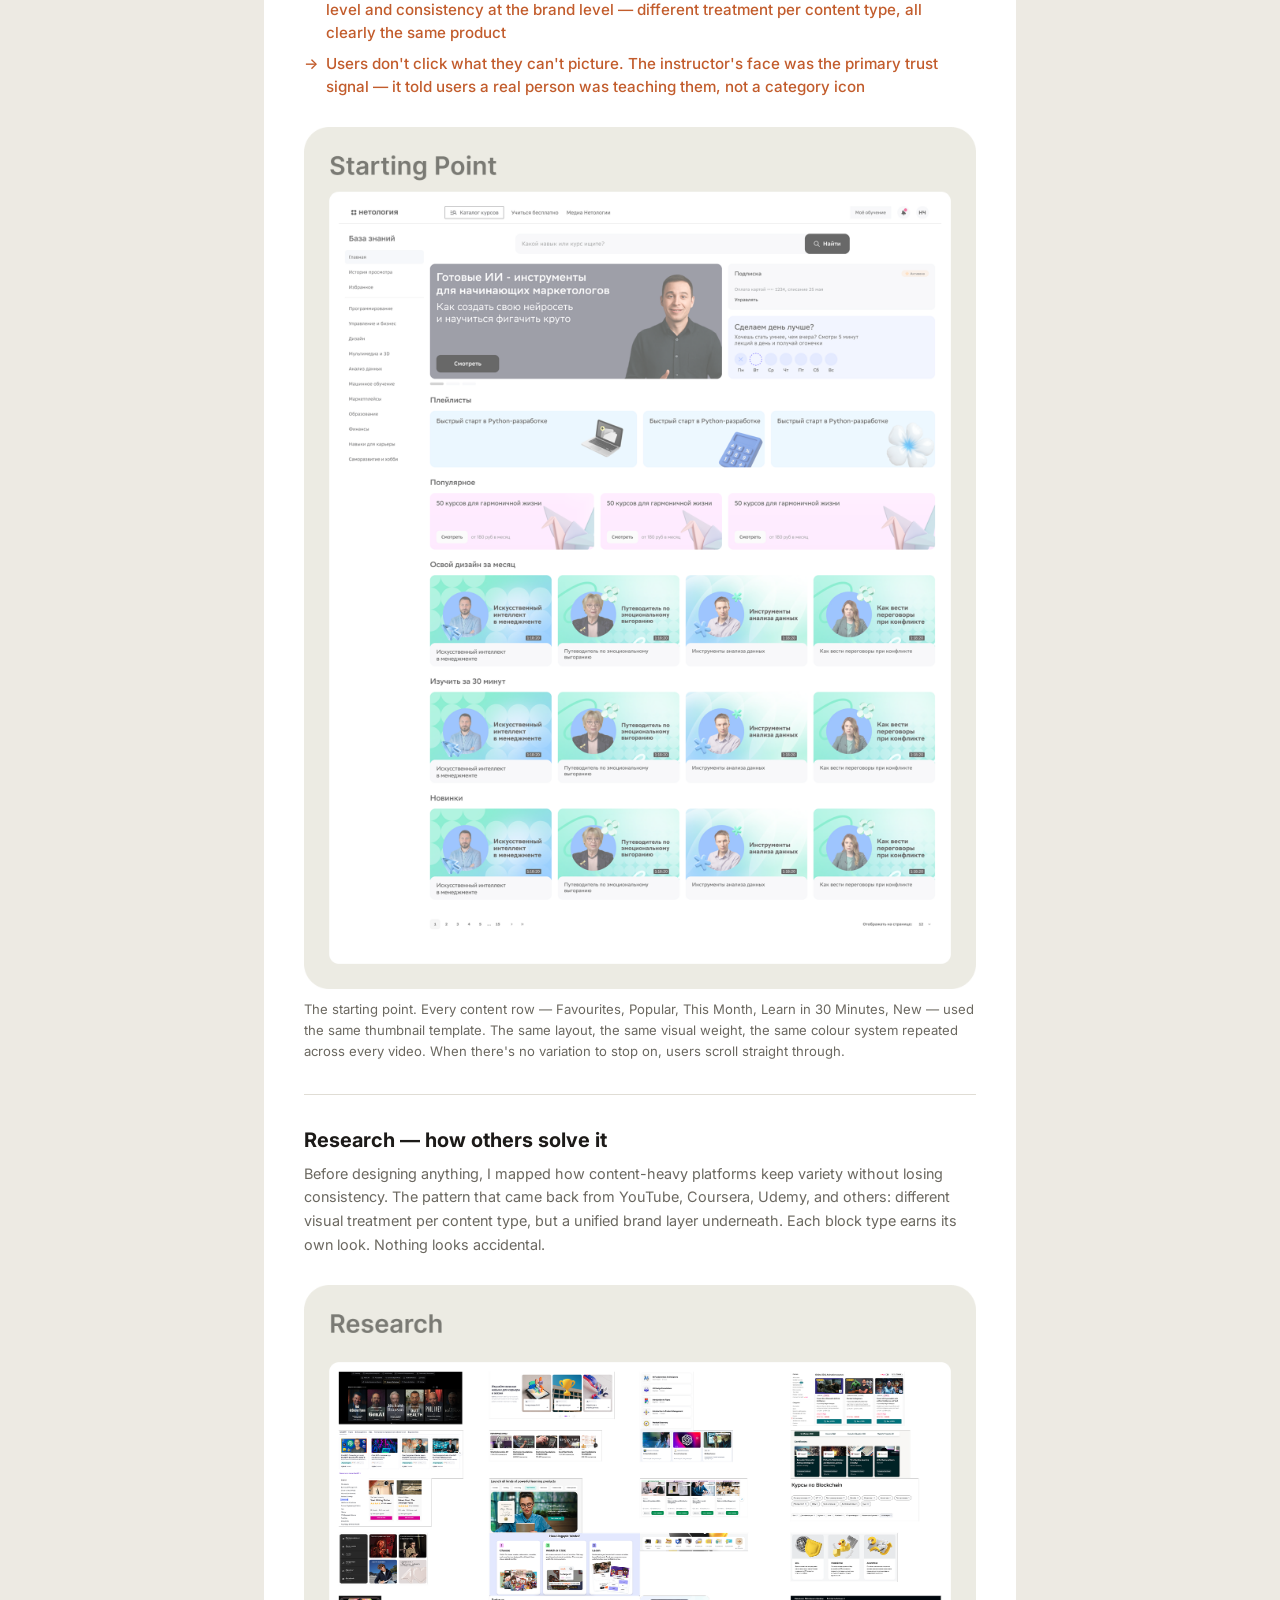
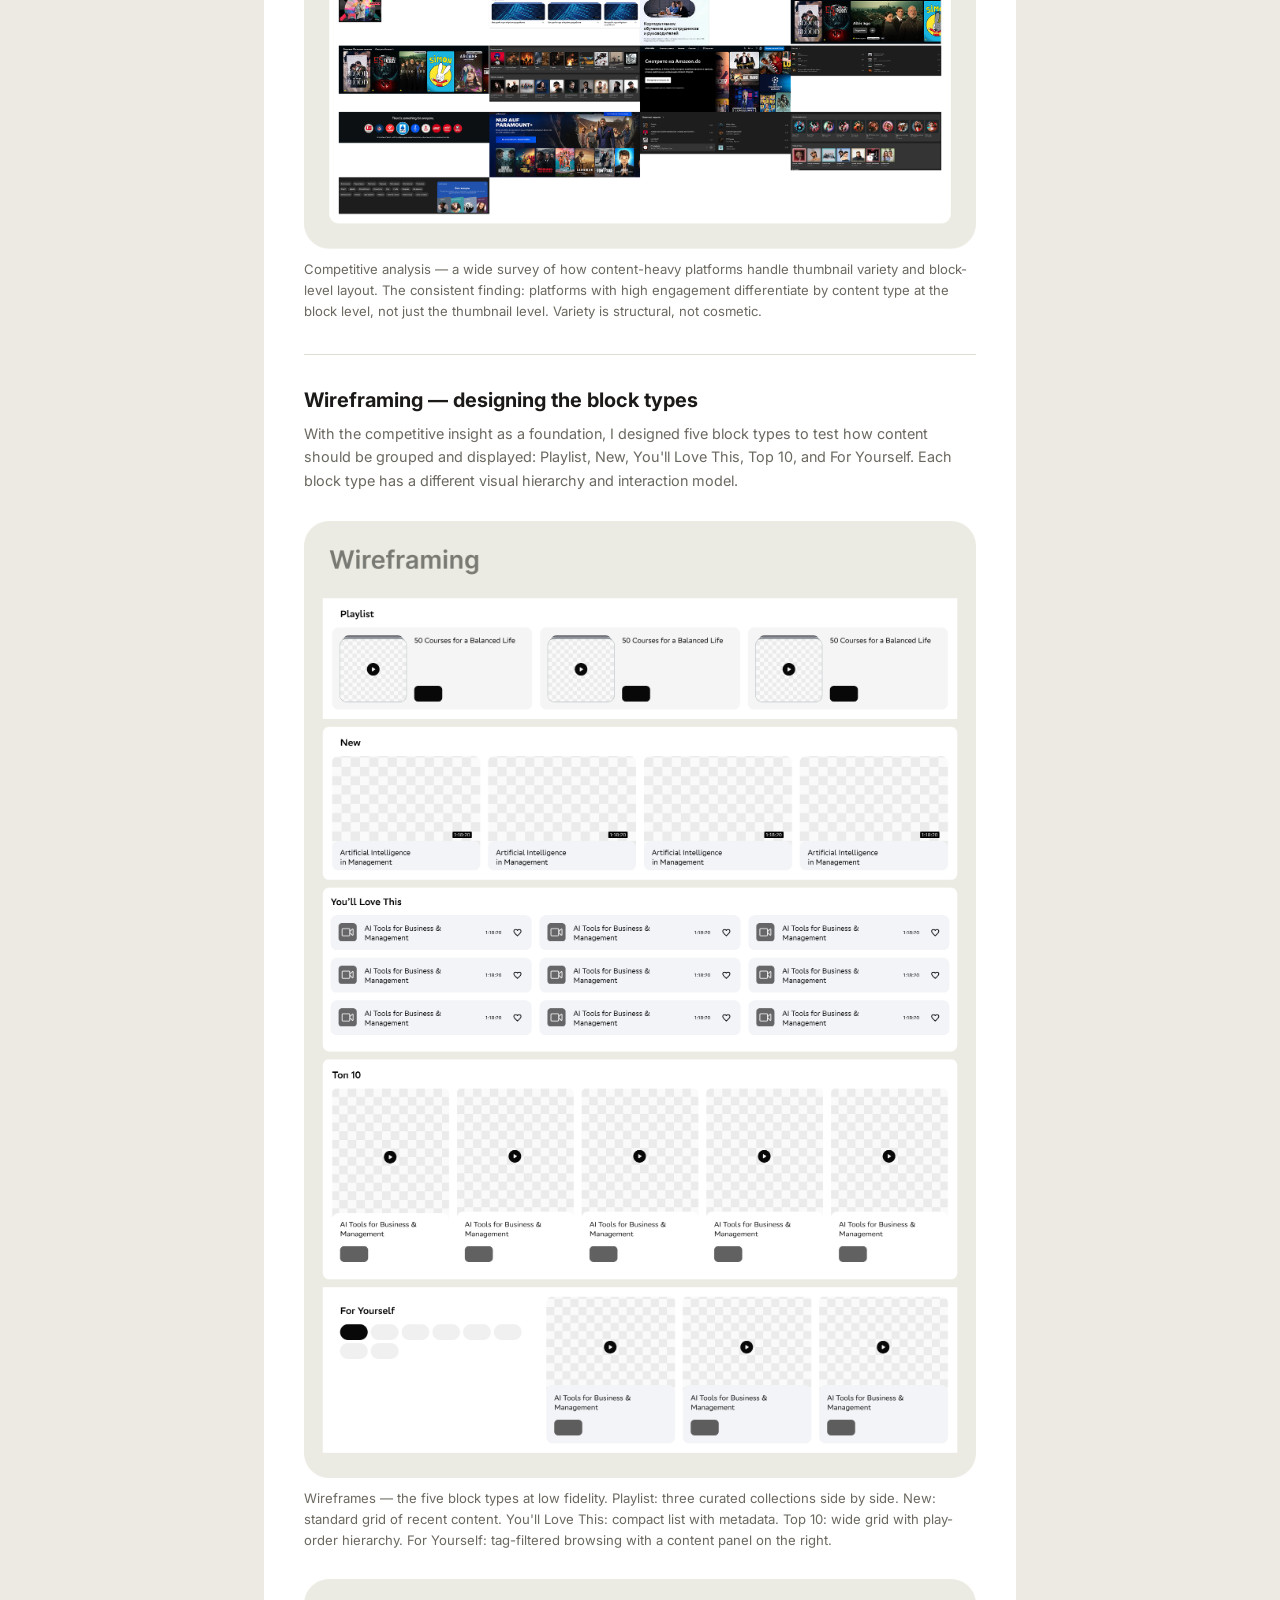
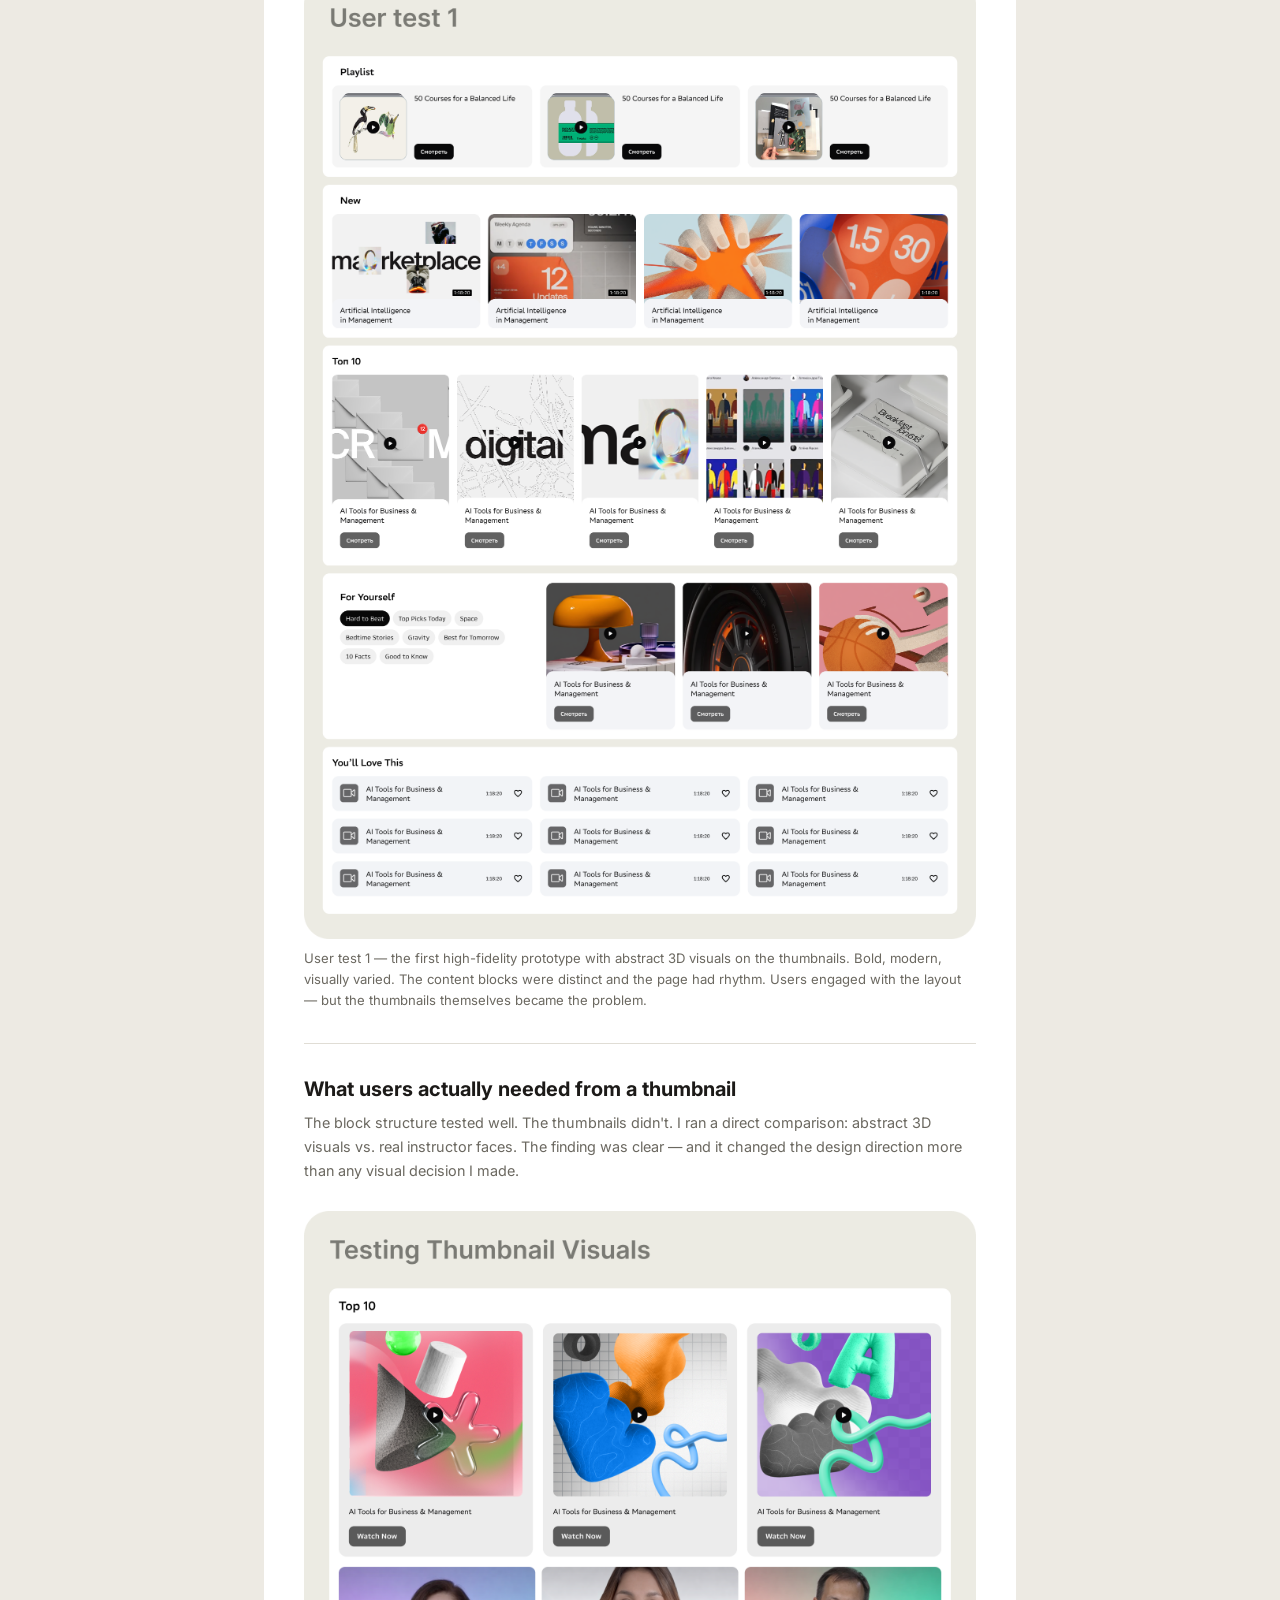
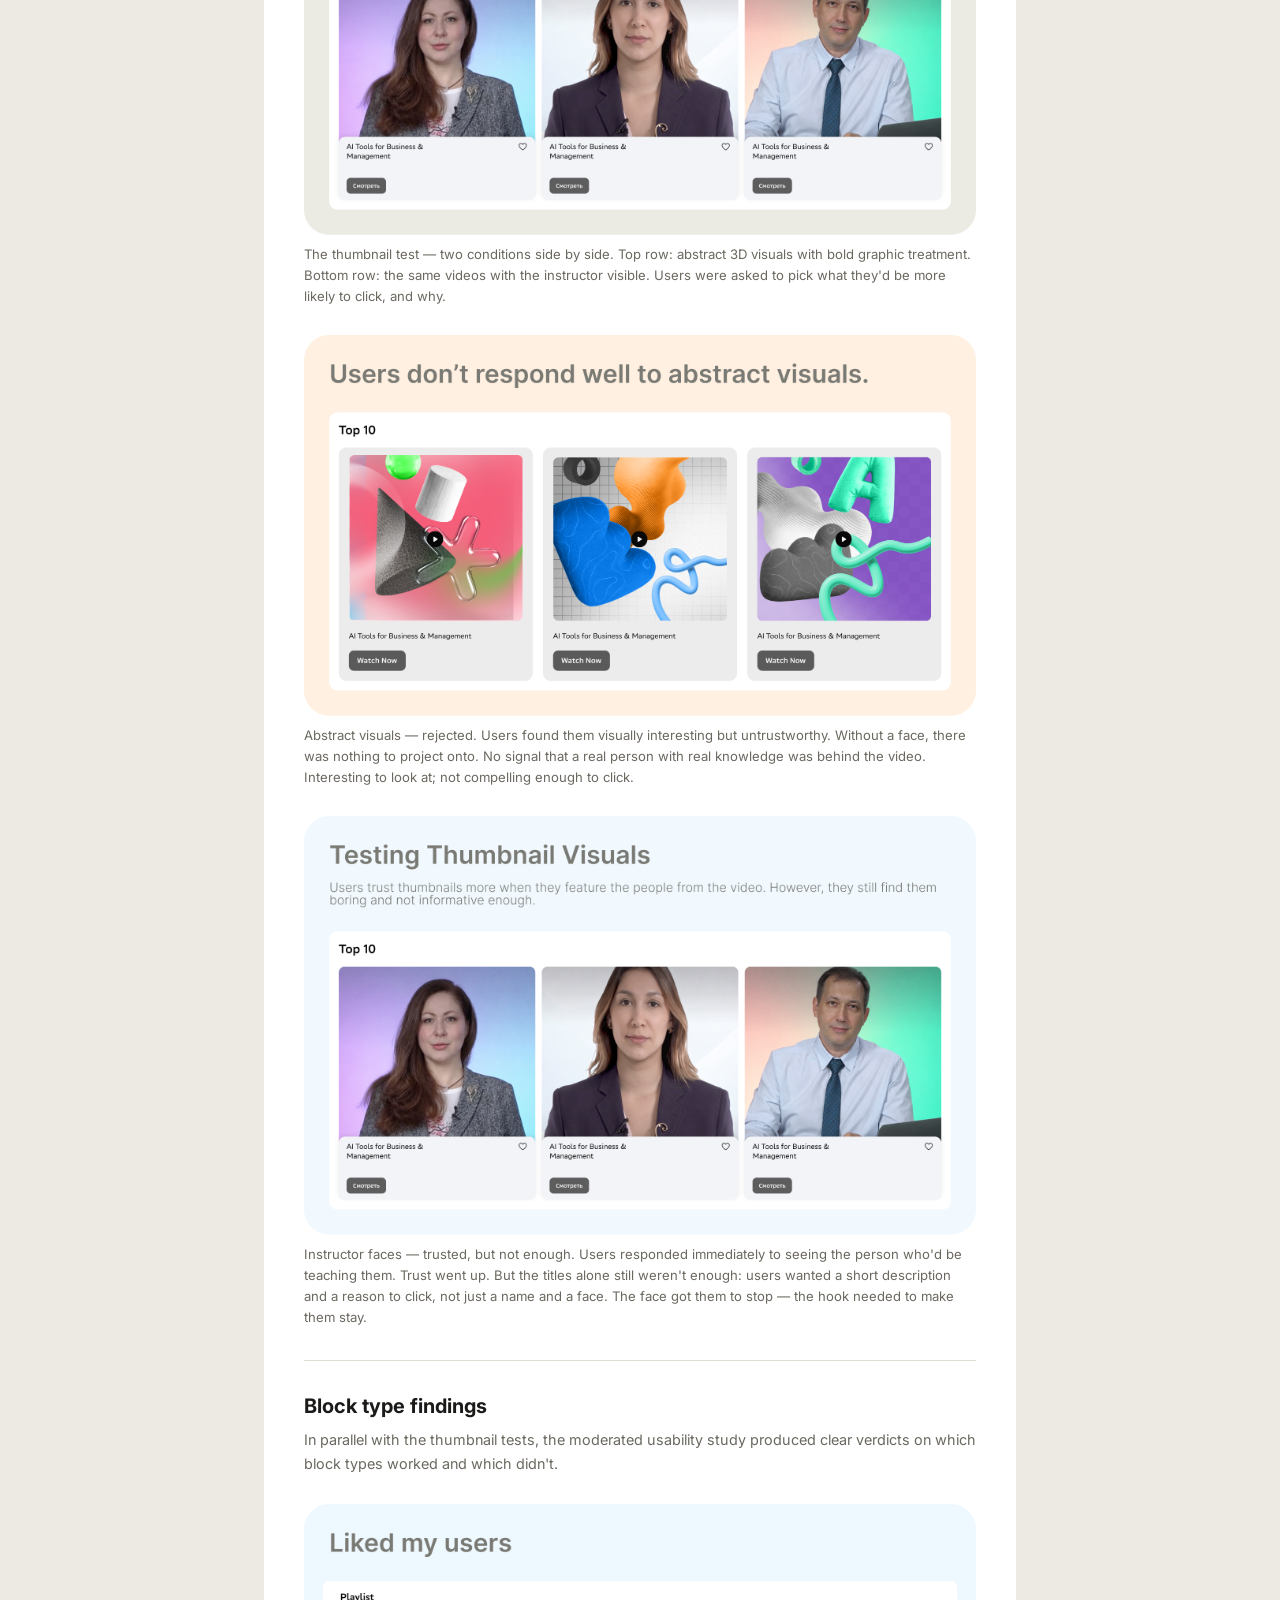
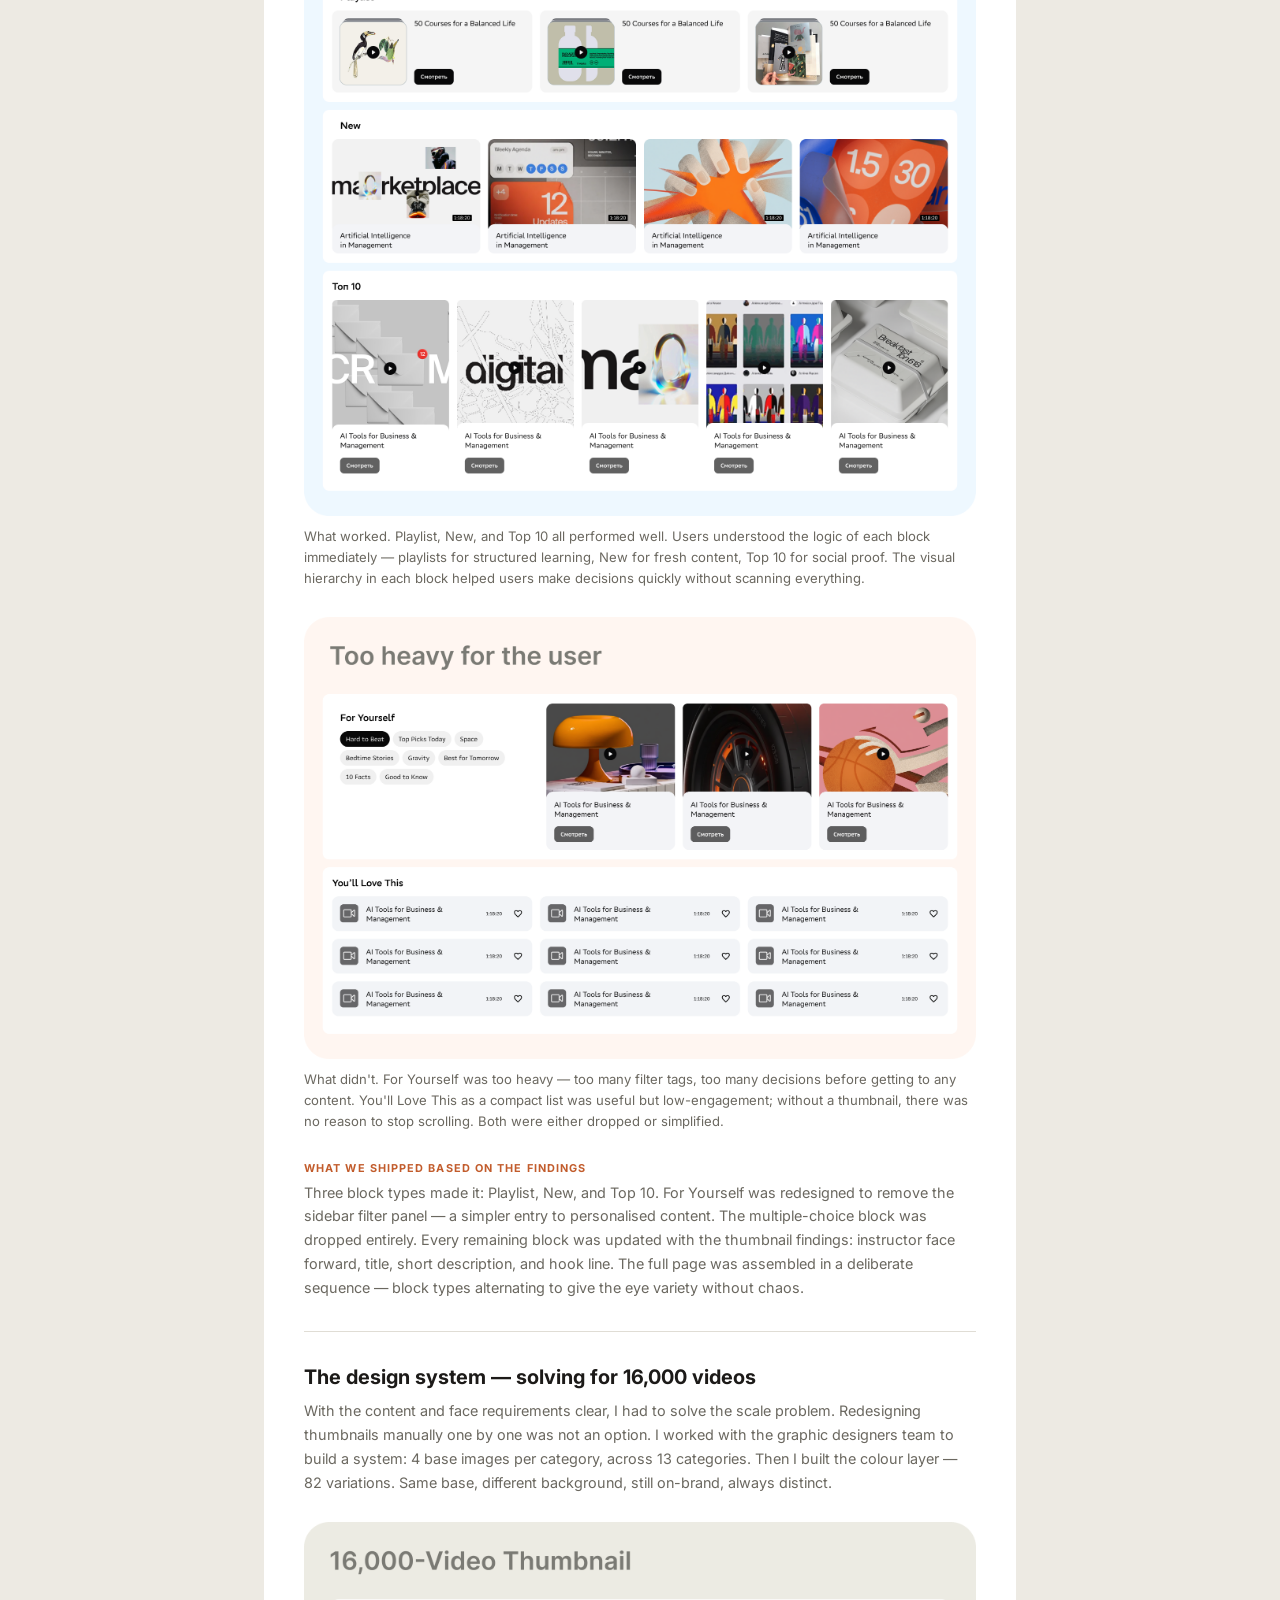
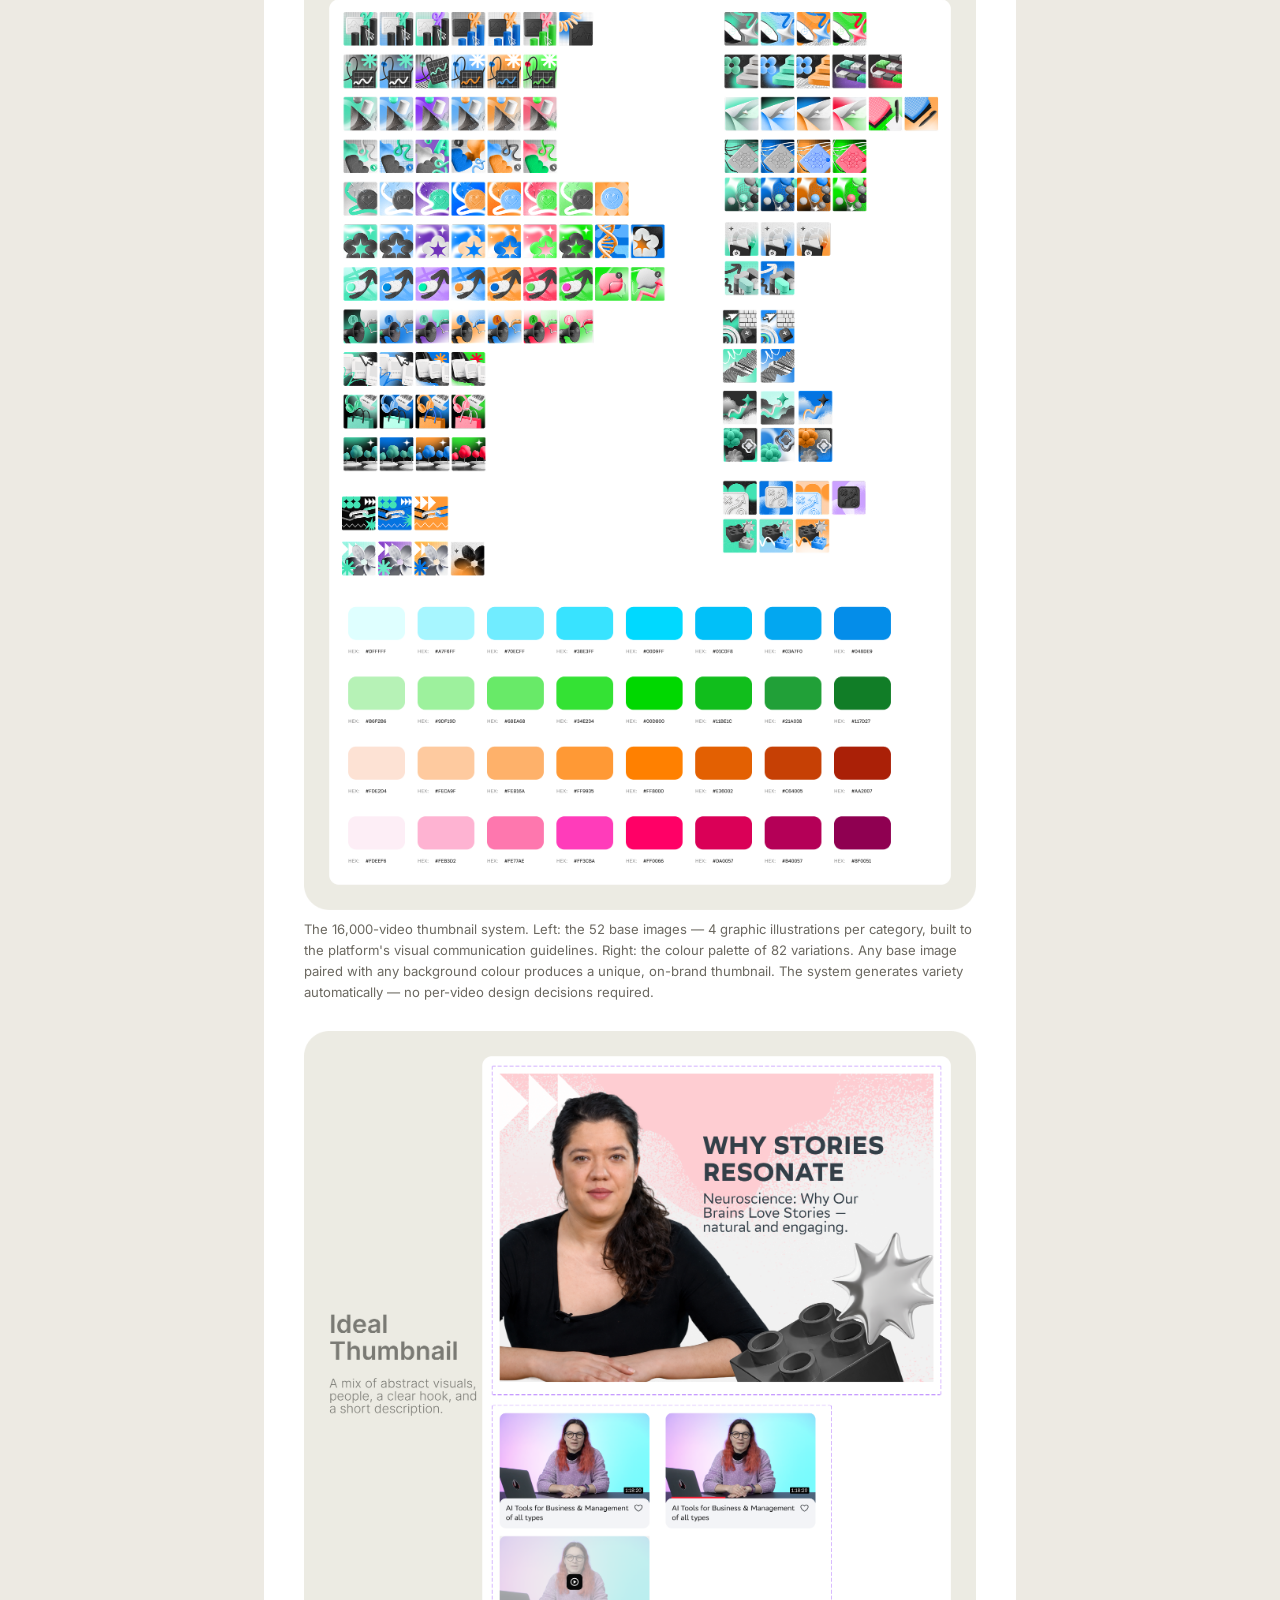
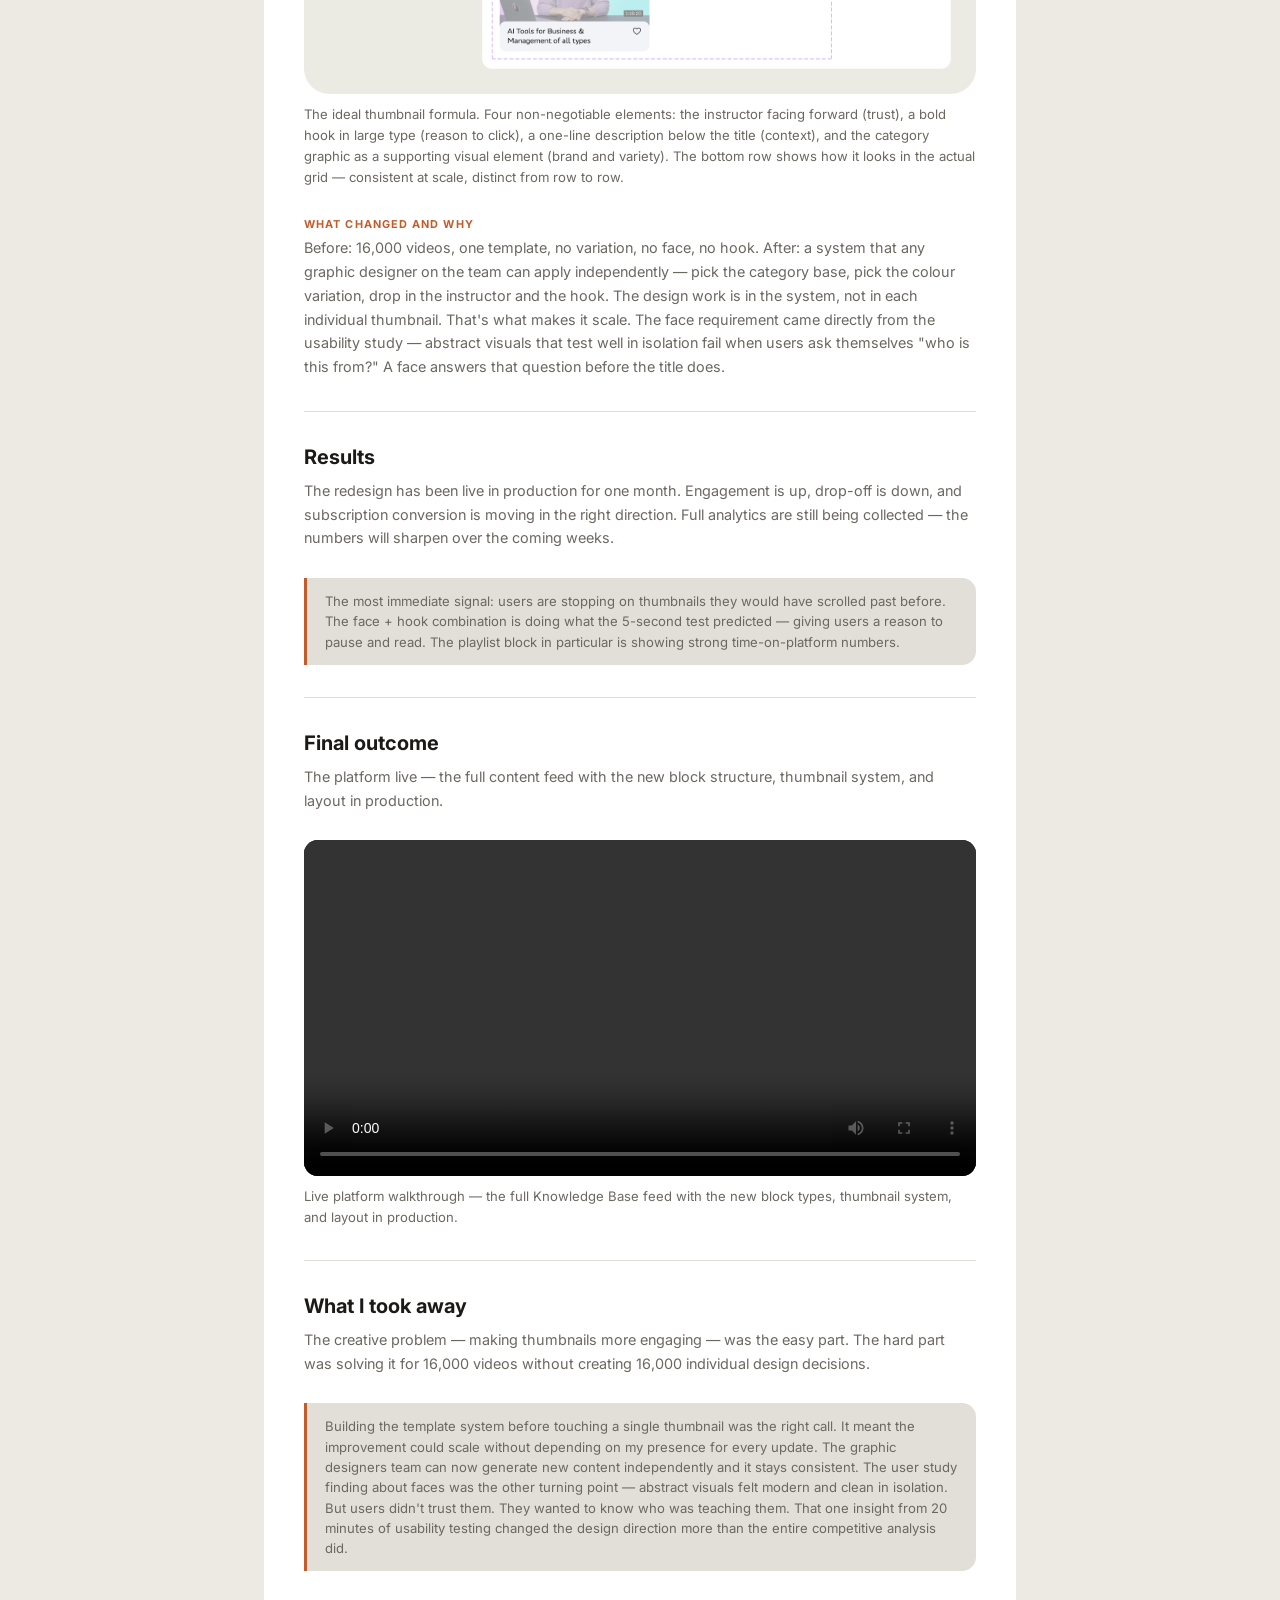
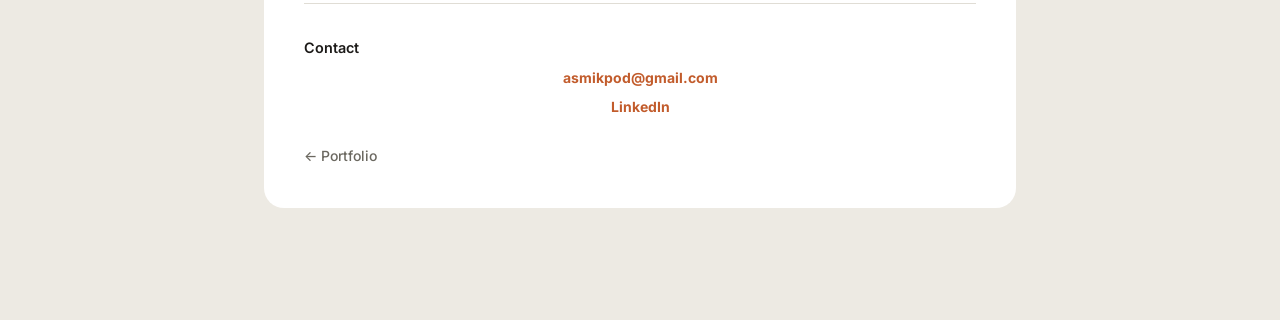
==== commit 04ce6556: "Align portfolio metrics with CV - Tickeron: fix drop-off −47%→−20%, checkout abandonment→8→4 steps, " ====
--- a/case-banner-blindness.html
+++ b/case-banner-blindness.html
@@ -37,8 +37,8 @@
           <p class="impact-label">base images × colour variations</p>
         </div>
         <div class="impact-item">
-          <p class="impact-number">Live</p>
-          <p class="impact-label">in production — engagement up, drop-off down</p>
+          <p class="impact-number">+17%</p>
+          <p class="impact-label">activation on subscription video platform</p>
         </div>
       </div>
       <p class="img-caption" style="margin-top:0; margin-bottom:1.75rem;">Content feed redesign — Netology subscription platform</p>
--- a/styles.css
+++ b/styles.css
@@ -110,6 +110,18 @@
   font-size: 0.9rem;
 }
 
+/* ── Hero layout: photo left, text right ── */
+.hero-layout {
+  display: flex;
+  gap: 2rem;
+  align-items: flex-start;
+  margin-bottom: 1.5rem;
+}
+
+.hero-text {
+  flex: 1;
+}
+
 /* ── Hero photo circle ── */
 .photo-circle {
   width: 140px;
@@ -123,7 +135,7 @@
   font-weight: 500;
   color: var(--muted);
   text-align: center;
-  margin-bottom: 1.25rem;
+  flex-shrink: 0;
 }
 
 /* ── Hero bio text ── */
@@ -135,17 +147,26 @@
   margin-bottom: 0.5rem;
 }
 
-/* ── CV / Contacts row ── */
+/* ── Photo + links column ── */
+.hero-left {
+  display: flex;
+  flex-direction: column;
+  align-items: center;
+  gap: 0.75rem;
+  flex-shrink: 0;
+}
+
+/* ── CV / Contacts stack ── */
 .hero-links {
   display: flex;
-  gap: 1.75rem;
-  margin-top: 1rem;
-  margin-bottom: 0.4rem;
+  flex-direction: column;
+  align-items: center;
+  gap: 0.4rem;
 }
 
 .hero-links a {
   font-weight: 700;
-  font-size: 0.95rem;
+  font-size: 0.875rem;
 }
 
 /* ── Image placeholder blocks ── */
@@ -561,6 +582,12 @@
 
 /* ── Responsive ── */
 @media (max-width: 600px) {
+  .hero-layout {
+    flex-direction: column;
+    align-items: center;
+    text-align: center;
+  }
+
   .project-row,
   .annotation-block {
     grid-template-columns: 1fr;
